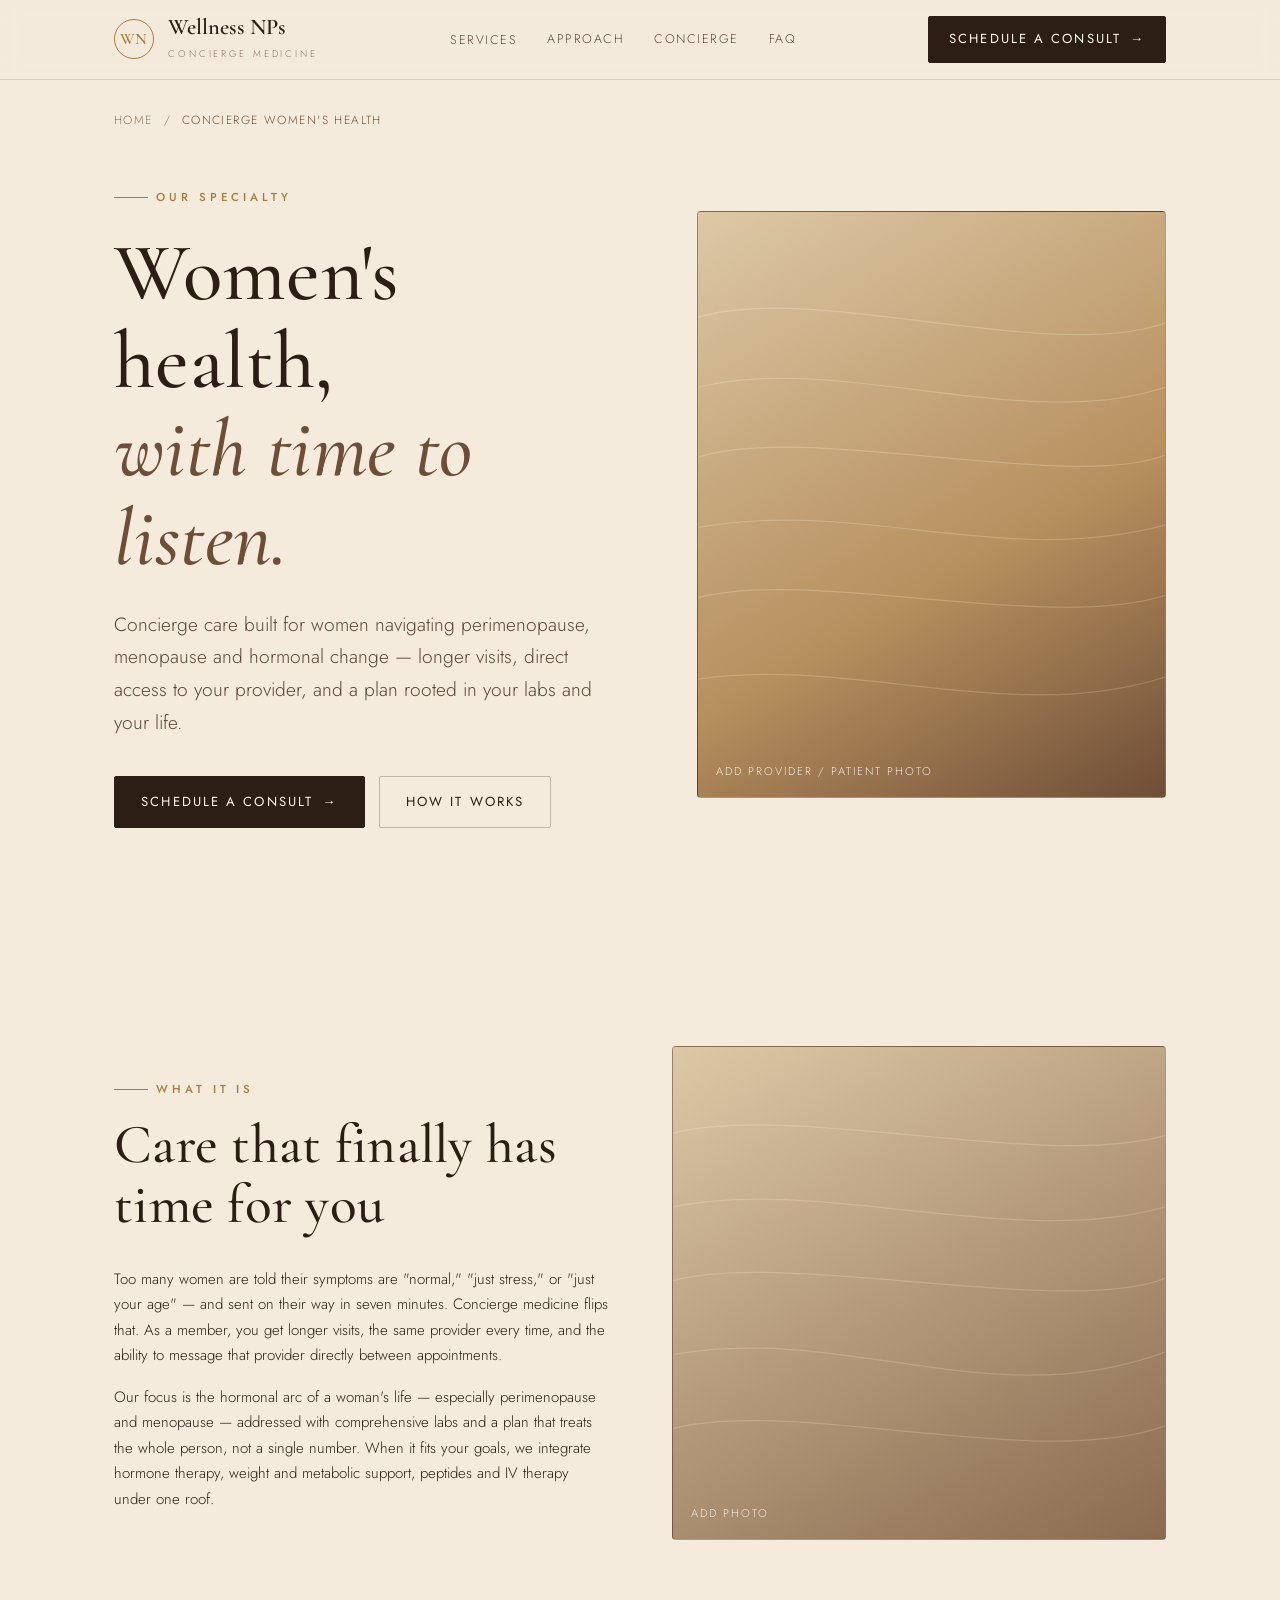
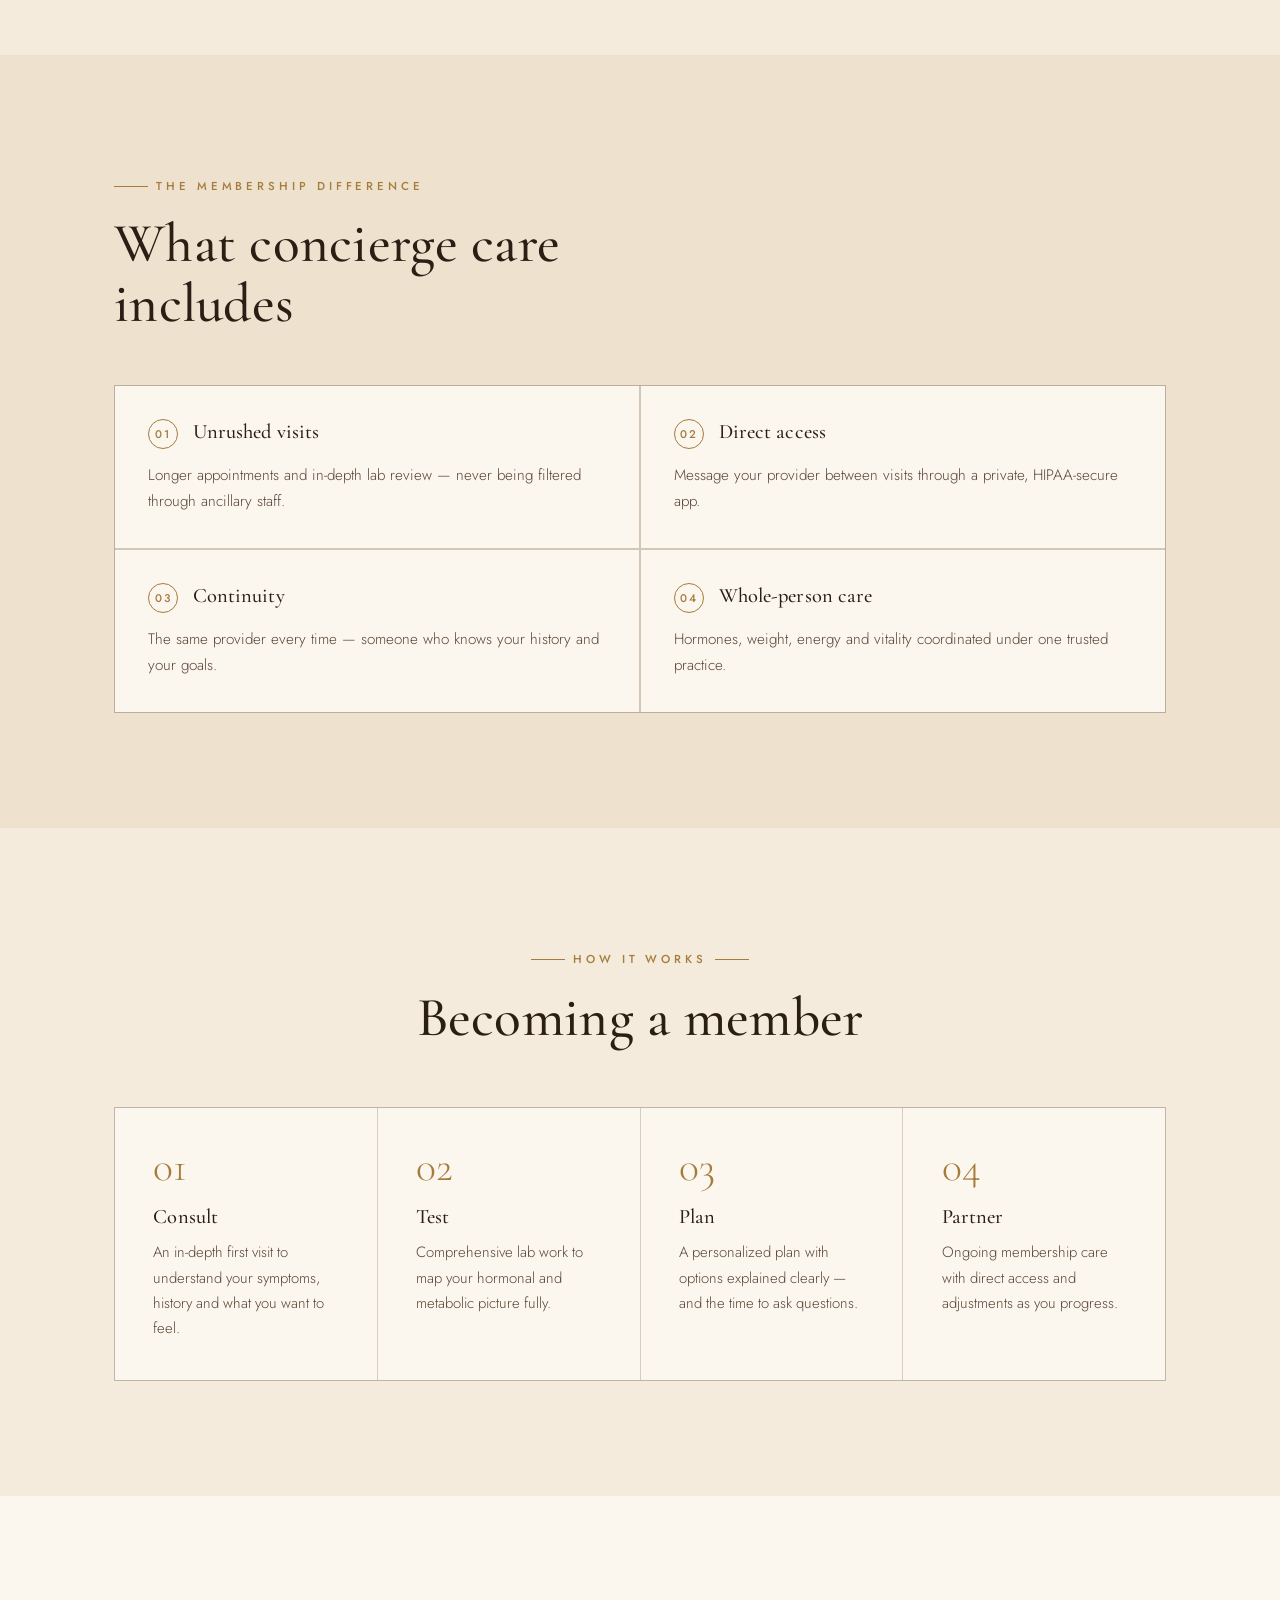
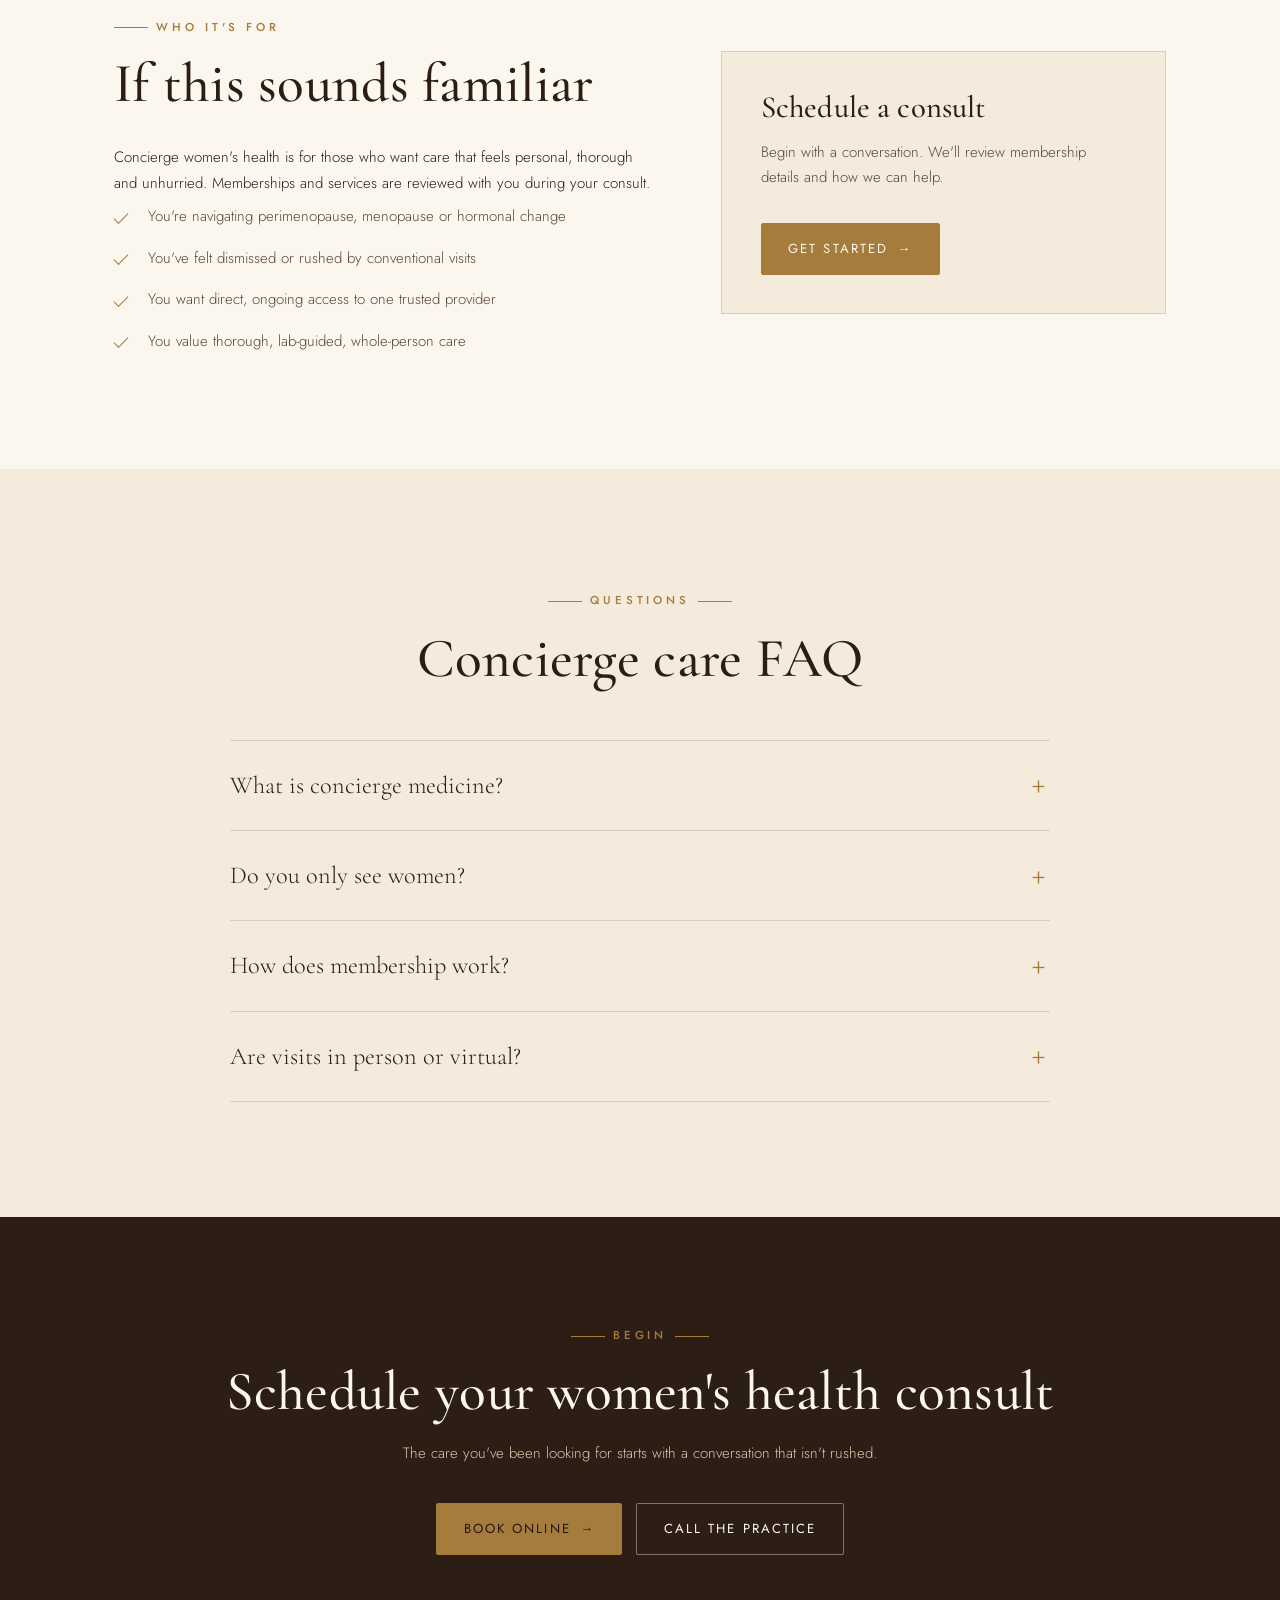
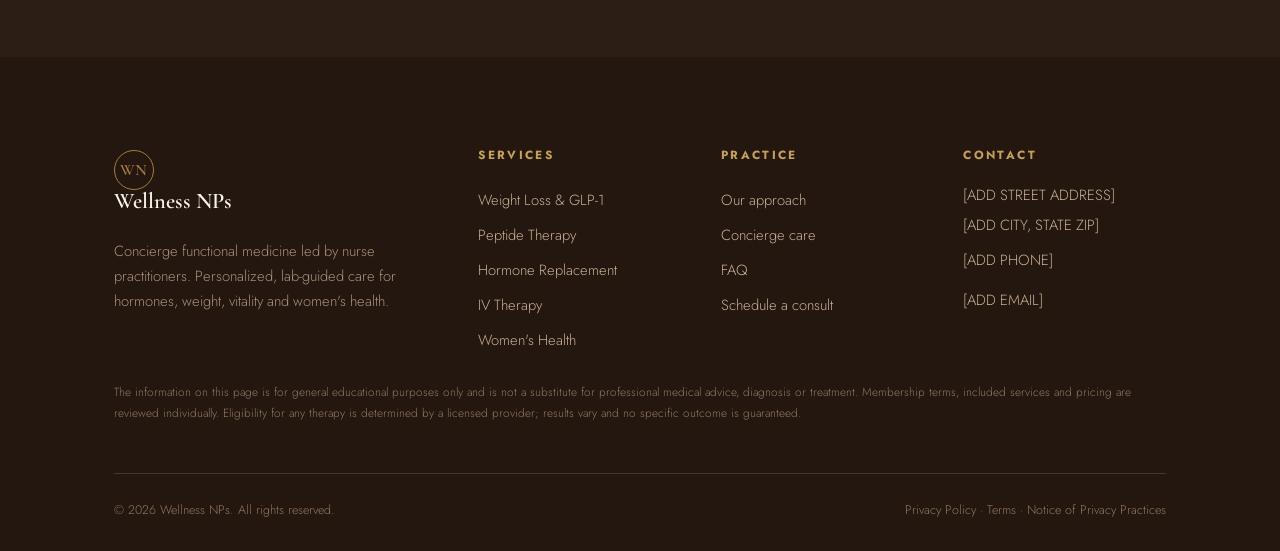
==== concierge-womens-health.html @ d8ab4ab7 "Add files via upload" ====
<!DOCTYPE html>
<html lang="en">
<head>
<meta charset="UTF-8" />
<meta name="viewport" content="width=device-width, initial-scale=1.0" />

<title>Concierge Medicine for Women's Health | Perimenopause &amp; Menopause | Wellness NPs</title>
<meta name="description" content="Concierge medicine specializing in women's health — perimenopause, menopause and hormonal change — with longer visits, direct provider access and lab-guided, personalized care. Schedule a consult." />
<meta name="keywords" content="concierge medicine, women's health, perimenopause, menopause, hormonal health, concierge women's health, female hormone care, nurse practitioner women's health, membership medicine" />
<link rel="canonical" href="https://www.wellnessnps.com/concierge-womens-health.html" />
<meta property="og:type" content="article" />
<meta property="og:title" content="Concierge Women's Health | Wellness NPs" />
<meta property="og:description" content="Concierge medicine specializing in women's health — perimenopause, menopause and hormonal change, with time and access." />
<meta property="og:url" content="https://www.wellnessnps.com/concierge-womens-health.html" />

<link rel="preconnect" href="https://fonts.googleapis.com" />
<link rel="preconnect" href="https://fonts.gstatic.com" crossorigin />
<link href="https://fonts.googleapis.com/css2?family=Cormorant+Garamond:ital,wght@0,400;0,500;0,600;1,400;1,500&family=Jost:wght@300;400;500;600&display=swap" rel="stylesheet" />
<link rel="stylesheet" href="styles.css" />

<script type="application/ld+json">
{"@context":"https://schema.org","@type":"MedicalBusiness","name":"Wellness NPs — Concierge Women's Health","description":"Concierge medicine specializing in women's health, including perimenopause and menopause, with longer visits and direct provider access.","url":"https://www.wellnessnps.com/concierge-womens-health.html","medicalSpecialty":"Gynecologic","provider":{"@type":"MedicalClinic","name":"Wellness NPs"}}
</script>
<script type="application/ld+json">
{"@context":"https://schema.org","@type":"BreadcrumbList","itemListElement":[
{"@type":"ListItem","position":1,"name":"Home","item":"https://www.wellnessnps.com/"},
{"@type":"ListItem","position":2,"name":"Concierge Women's Health","item":"https://www.wellnessnps.com/concierge-womens-health.html"}]}
</script>
<script type="application/ld+json">
{"@context":"https://schema.org","@type":"FAQPage","mainEntity":[
{"@type":"Question","name":"What is concierge medicine?","acceptedAnswer":{"@type":"Answer","text":"Concierge medicine is a membership-based model offering longer, unrushed visits, the same provider each time, and direct access between appointments."}},
{"@type":"Question","name":"Do you specialize in women's health?","acceptedAnswer":{"@type":"Answer","text":"Yes. Women's health is our specialty, with particular focus on perimenopause, menopause and hormonal change, supported by comprehensive lab work."}}]}
</script>
</head>
<body>

<header class="site-header">
  <div class="container nav">
    <a class="brand" href="index.html" aria-label="Wellness NPs home"><span class="seal">WN</span><span><span class="brand-name">Wellness NPs</span><span class="brand-sub">Concierge Medicine</span></span></a>
    <nav class="nav-links" aria-label="Primary">
      <div class="has-sub"><a href="index.html#services" aria-haspopup="true">Services</a>
        <div class="submenu" role="menu">
          <a href="weight-loss.html">Weight Loss &amp; GLP-1</a>
          <a href="peptides.html">Peptide Therapy</a>
          <a href="hormone-replacement.html">Hormone Replacement</a>
          <a href="iv-therapy.html">IV Therapy</a>
          <a href="concierge-womens-health.html" aria-current="page">Concierge Women's Health</a>
        </div></div>
      <a href="index.html#approach">Approach</a><a href="index.html#concierge">Concierge</a><a href="index.html#faq">FAQ</a>
    </nav>
    <div class="nav-cta"><a class="btn" href="#consult">Schedule a consult <span class="arrow">&rarr;</span></a>
      <button class="nav-toggle" aria-label="Menu" aria-expanded="false"><span></span><span></span><span></span></button></div>
  </div>
</header>

<main>

<section class="hero">
  <div class="container"><nav class="crumb" aria-label="Breadcrumb"><a href="index.html">Home</a> &nbsp;/&nbsp; <span>Concierge Women's Health</span></nav></div>
  <div class="container hero-inner" style="padding-top:clamp(28px,4vw,52px)">
    <div class="reveal">
      <span class="eyebrow">Our Specialty</span>
      <h1>Women's health,<br><span class="serif-accent">with time to listen.</span></h1>
      <p class="lede">Concierge care built for women navigating perimenopause, menopause and hormonal change — longer visits, direct access to your provider, and a plan rooted in your labs and your life.</p>
      <div class="btn-row"><a class="btn" href="#consult">Schedule a consult <span class="arrow">&rarr;</span></a><a class="btn btn--ghost" href="#how">How it works</a></div>
    </div>
    <div class="hero-figure reveal" aria-hidden="true">
      <svg class="contour" viewBox="0 0 400 500" preserveAspectRatio="none"><g fill="none" stroke="#FBF6EE" stroke-width="1">
        <path d="M0 90 C100 60 300 130 400 95"/><path d="M0 150 C120 120 280 190 400 150"/><path d="M0 210 C90 180 320 240 400 208"/>
        <path d="M0 270 C140 245 260 305 400 268"/><path d="M0 330 C100 305 300 360 400 328"/><path d="M0 400 C130 380 270 440 400 398"/></g></svg>
      <span class="ph-label">Add provider / patient photo</span>
    </div>
  </div>
</section>

<section class="section">
  <div class="container split">
    <div class="reveal">
      <span class="eyebrow">What it is</span>
      <h2 class="mt-1">Care that finally has time for you</h2>
      <p class="mt-2">Too many women are told their symptoms are "normal," "just stress," or "just your age" — and sent on their way in seven minutes. Concierge medicine flips that. As a member, you get longer visits, the same provider every time, and the ability to message that provider directly between appointments.</p>
      <p class="mt-1">Our focus is the hormonal arc of a woman's life — especially perimenopause and menopause — addressed with comprehensive labs and a plan that treats the whole person, not a single number. When it fits your goals, we integrate hormone therapy, weight and metabolic support, peptides and IV therapy under one roof.</p>
    </div>
    <div class="figure reveal" aria-hidden="true">
      <svg class="contour" viewBox="0 0 400 400" preserveAspectRatio="none"><g fill="none" stroke="#FBF6EE" stroke-width="1">
        <path d="M0 70 C100 45 300 100 400 72"/><path d="M0 130 C120 105 280 165 400 130"/><path d="M0 190 C90 165 320 220 400 188"/>
        <path d="M0 250 C140 225 260 300 400 248"/><path d="M0 310 C100 285 300 345 400 308"/></g></svg>
      <span class="ph-label">Add photo</span>
    </div>
  </div>
</section>

<section class="section bg-cream2">
  <div class="container">
    <div class="sec-head reveal"><span class="eyebrow">The membership difference</span><h2>What concierge care includes</h2></div>
    <div class="benefits">
      <div class="benefit reveal"><h4><span class="b-no">01</span>Unrushed visits</h4><p>Longer appointments and in-depth lab review — never being filtered through ancillary staff.</p></div>
      <div class="benefit reveal"><h4><span class="b-no">02</span>Direct access</h4><p>Message your provider between visits through a private, HIPAA-secure app.</p></div>
      <div class="benefit reveal"><h4><span class="b-no">03</span>Continuity</h4><p>The same provider every time — someone who knows your history and your goals.</p></div>
      <div class="benefit reveal"><h4><span class="b-no">04</span>Whole-person care</h4><p>Hormones, weight, energy and vitality coordinated under one trusted practice.</p></div>
    </div>
  </div>
</section>

<section class="section" id="how">
  <div class="container">
    <div class="sec-head center reveal"><span class="eyebrow center">How it works</span><h2>Becoming a member</h2></div>
    <div class="steps">
      <div class="step reveal"><div class="s-no">01</div><h4>Consult</h4><p>An in-depth first visit to understand your symptoms, history and what you want to feel.</p></div>
      <div class="step reveal"><div class="s-no">02</div><h4>Test</h4><p>Comprehensive lab work to map your hormonal and metabolic picture fully.</p></div>
      <div class="step reveal"><div class="s-no">03</div><h4>Plan</h4><p>A personalized plan with options explained clearly — and the time to ask questions.</p></div>
      <div class="step reveal"><div class="s-no">04</div><h4>Partner</h4><p>Ongoing membership care with direct access and adjustments as you progress.</p></div>
    </div>
  </div>
</section>

<section class="section bg-ivory">
  <div class="container split split--narrow">
    <div class="reveal">
      <span class="eyebrow">Who it's for</span>
      <h2 class="mt-1">If this sounds familiar</h2>
      <p class="mt-2">Concierge women's health is for those who want care that feels personal, thorough and unhurried. Memberships and services are reviewed with you during your consult.</p>
      <ul class="checks mt-2">
        <li>You're navigating perimenopause, menopause or hormonal change</li>
        <li>You've felt dismissed or rushed by conventional visits</li>
        <li>You want direct, ongoing access to one trusted provider</li>
        <li>You value thorough, lab-guided, whole-person care</li>
      </ul>
    </div>
    <div class="reveal" style="border:1px solid var(--line);background:var(--cream);padding:clamp(28px,3vw,44px)">
      <h3>Schedule a consult</h3>
      <p class="mt-1" style="color:var(--text-soft)">Begin with a conversation. We'll review membership details and how we can help.</p>
      <div class="btn-row mt-2"><a class="btn btn--gold" href="#consult">Get started <span class="arrow">&rarr;</span></a></div>
    </div>
  </div>
</section>

<section class="section">
  <div class="container">
    <div class="sec-head center reveal"><span class="eyebrow center">Questions</span><h2>Concierge care FAQ</h2></div>
    <div class="faq reveal">
      <details><summary>What is concierge medicine?</summary><div class="ans">A membership-based model offering longer, unrushed visits, the same provider each time, and direct access between appointments — care designed around you.</div></details>
      <details><summary>Do you only see women?</summary><div class="ans">Women's health is our specialty, with deep focus on perimenopause and menopause. We also care for men seeking hormone and wellness support.</div></details>
      <details><summary>How does membership work?</summary><div class="ans">We'll review membership options, what's included and pricing during your consultation, so you can choose what fits your needs.</div></details>
      <details><summary>Are visits in person or virtual?</summary><div class="ans">Both. Many visits can be virtual, with in-person options available. We'll confirm what's appropriate and which states we're licensed to treat in.</div></details>
    </div>
  </div>
</section>

<section class="consult" id="consult">
  <div class="container"><div class="reveal">
    <span class="eyebrow center">Begin</span>
    <h2 class="mt-1">Schedule your women's health consult</h2>
    <p class="measure">The care you've been looking for starts with a conversation that isn't rushed.</p>
    <div class="btn-row">
      <a class="btn btn--onDark" href="[ADD BOOKING LINK]">Book online <span class="arrow">&rarr;</span></a>
      <a class="btn btn--ghost" style="--fg:var(--ivory);--bd:rgba(251,246,238,.4)" href="tel:[ADD PHONE]">Call the practice</a>
    </div>
  </div></div>
</section>

</main>

<footer class="site-footer">
  <div class="container">
    <div class="footer-grid">
      <div class="footer-about"><a class="brand" href="index.html"><span class="seal">WN</span><span class="brand-name">Wellness NPs</span></a>
        <p>Concierge functional medicine led by nurse practitioners. Personalized, lab-guided care for hormones, weight, vitality and women's health.</p></div>
      <div><h5>Services</h5><a href="weight-loss.html">Weight Loss &amp; GLP-1</a><a href="peptides.html">Peptide Therapy</a>
        <a href="hormone-replacement.html">Hormone Replacement</a><a href="iv-therapy.html">IV Therapy</a><a href="concierge-womens-health.html">Women's Health</a></div>
      <div><h5>Practice</h5><a href="index.html#approach">Our approach</a><a href="index.html#concierge">Concierge care</a>
        <a href="index.html#faq">FAQ</a><a href="#consult">Schedule a consult</a></div>
      <div class="footer-contact"><h5>Contact</h5><p>[ADD STREET ADDRESS]</p><p>[ADD CITY, STATE ZIP]</p>
        <p><a href="tel:[ADD PHONE]">[ADD PHONE]</a></p><p><a href="mailto:[ADD EMAIL]">[ADD EMAIL]</a></p></div>
    </div>
    <p class="disclaimer">The information on this page is for general educational purposes only and is not a substitute for professional medical advice, diagnosis or treatment. Membership terms, included services and pricing are reviewed individually. Eligibility for any therapy is determined by a licensed provider; results vary and no specific outcome is guaranteed.</p>
    <div class="footer-bottom"><span>&copy; <span id="yr">2026</span> Wellness NPs. All rights reserved.</span><span>Privacy Policy &middot; Terms &middot; Notice of Privacy Practices</span></div>
  </div>
</footer>

<script src="main.js"></script>
</body>
</html>
---- styles.css ----
/* =========================================================
   Wellness NPs — shared design system
   Direction: "Quiet Luxury" — cream + layered browns + brushed gold
   Display: Cormorant Garamond | Body: Jost
   ========================================================= */

:root{
  /* palette */
  --cream:#F4EBDC;
  --cream-2:#EEE2CF;
  --ivory:#FBF6EE;
  --espresso:#2C1E15;
  --coffee:#43301F;
  --walnut:#6F4E37;
  --mocha:#8A6B4F;
  --camel:#B68F5E;
  --sand:#DDC8A6;
  --gold:#A67C3D;
  --gold-soft:#C5A05B;

  --text:#2C1E15;
  --text-soft:#5A4636;
  --text-muted:#8A745F;
  --line:rgba(44,30,21,0.14);
  --line-strong:rgba(44,30,21,0.26);

  /* type */
  --font-display:"Cormorant Garamond", Georgia, serif;
  --font-body:"Jost", "Helvetica Neue", Arial, sans-serif;

  /* layout */
  --container:1180px;
  --gutter:clamp(20px,5vw,64px);
  --radius:2px;            /* sharp, editorial luxury — almost no rounding */
  --radius-img:4px;

  --section-y:clamp(64px,9vw,140px);
}

/* ---------- reset / base ---------- */
*,*::before,*::after{box-sizing:border-box;margin:0;padding:0}
html{scroll-behavior:smooth;-webkit-text-size-adjust:100%}
@media (prefers-reduced-motion:reduce){html{scroll-behavior:auto}}

body{
  font-family:var(--font-body);
  background:var(--cream);
  color:var(--text);
  font-weight:300;
  font-size:clamp(15px,1.05vw,17px);
  line-height:1.7;
  -webkit-font-smoothing:antialiased;
  text-rendering:optimizeLegibility;
  overflow-x:hidden;
}

img{max-width:100%;display:block}
a{color:inherit;text-decoration:none}
ul{list-style:none}

::selection{background:var(--gold);color:var(--ivory)}

:focus-visible{
  outline:2px solid var(--gold);
  outline-offset:3px;
}

/* ---------- typography ---------- */
h1,h2,h3,h4{font-family:var(--font-display);font-weight:500;line-height:1.08;color:var(--espresso);letter-spacing:.005em}
h1{font-size:clamp(2.6rem,6.4vw,5.1rem);font-weight:500}
h2{font-size:clamp(2rem,4.4vw,3.45rem)}
h3{font-size:clamp(1.45rem,2.4vw,1.95rem)}
h4{font-size:clamp(1.15rem,1.6vw,1.35rem)}
p{max-width:62ch}

.eyebrow{
  font-family:var(--font-body);
  font-weight:500;
  font-size:.72rem;
  letter-spacing:.34em;
  text-transform:uppercase;
  color:var(--gold);
  display:inline-flex;
  align-items:center;
  gap:.7em;
}
.eyebrow::before{
  content:"";
  width:34px;height:1px;background:var(--gold);
  display:inline-block;
}
.eyebrow.center{justify-content:center}
.eyebrow.center::after{content:"";width:34px;height:1px;background:var(--gold);display:inline-block}

.lede{font-size:clamp(1.1rem,1.5vw,1.3rem);color:var(--text-soft);font-weight:300}
.serif-accent{font-family:var(--font-display);font-style:italic;color:var(--walnut)}

/* ---------- layout helpers ---------- */
.container{width:100%;max-width:var(--container);margin:0 auto;padding-inline:var(--gutter)}
.section{padding-block:var(--section-y)}
.section--tight{padding-block:clamp(48px,6vw,86px)}
.bg-cream2{background:var(--cream-2)}
.bg-ivory{background:var(--ivory)}
.bg-dark{background:var(--espresso);color:var(--sand)}
.bg-dark h1,.bg-dark h2,.bg-dark h3,.bg-dark h4{color:var(--ivory)}
.bg-dark p{color:#D9C7AE}

.center{text-align:center}
.mx-auto{margin-inline:auto}
.measure{max-width:60ch}
.measure-wide{max-width:74ch}
.mt-1{margin-top:1rem}.mt-2{margin-top:2rem}.mt-3{margin-top:2.8rem}

/* hairline divider with center node — recurring signature */
.rule{display:flex;align-items:center;justify-content:center;gap:14px;margin:0 auto}
.rule::before,.rule::after{content:"";height:1px;width:64px;background:var(--line-strong)}
.rule .node{width:6px;height:6px;border:1px solid var(--gold);transform:rotate(45deg)}

/* monogram seal */
.seal{
  width:46px;height:46px;border:1px solid var(--gold);
  display:grid;place-items:center;border-radius:50%;
  font-family:var(--font-display);font-size:1.15rem;font-weight:600;
  color:var(--gold);letter-spacing:.02em;flex:none;
}

/* ---------- buttons ---------- */
.btn{
  --bg:var(--espresso);--fg:var(--ivory);--bd:var(--espresso);
  display:inline-flex;align-items:center;gap:.7em;
  font-family:var(--font-body);font-weight:400;
  font-size:.82rem;letter-spacing:.16em;text-transform:uppercase;
  padding:1.05em 2em;background:var(--bg);color:var(--fg);
  border:1px solid var(--bd);border-radius:var(--radius);
  cursor:pointer;transition:background .35s ease,color .35s ease,transform .35s ease,border-color .35s ease;
}
.btn:hover{background:var(--walnut);border-color:var(--walnut);transform:translateY(-2px)}
.btn .arrow{transition:transform .35s ease}
.btn:hover .arrow{transform:translateX(4px)}
.btn--ghost{--bg:transparent;--fg:var(--espresso);--bd:var(--line-strong)}
.btn--ghost:hover{--fg:var(--ivory);background:var(--walnut);border-color:var(--walnut)}
.btn--gold{--bg:var(--gold);--fg:var(--ivory);--bd:var(--gold)}
.btn--gold:hover{--bg:var(--gold-soft);border-color:var(--gold-soft)}
.btn--onDark{--bg:var(--gold);--fg:#241710;--bd:var(--gold)}
.btn--onDark:hover{--bg:var(--ivory);--fg:var(--espresso);border-color:var(--ivory)}
.btn-row{display:flex;flex-wrap:wrap;gap:14px}

/* text link */
.tlink{display:inline-flex;align-items:center;gap:.5em;color:var(--walnut);
  font-size:.82rem;letter-spacing:.14em;text-transform:uppercase;
  border-bottom:1px solid var(--line-strong);padding-bottom:3px;transition:color .3s,border-color .3s}
.tlink:hover{color:var(--gold);border-color:var(--gold)}

/* ---------- header / nav ---------- */
.site-header{
  position:sticky;top:0;z-index:60;
  background:rgba(244,235,220,.86);
  backdrop-filter:blur(10px);
  border-bottom:1px solid var(--line);
  transition:background .3s;
}
.nav{display:flex;align-items:center;justify-content:space-between;gap:24px;padding-block:16px}
.brand{display:flex;align-items:center;gap:14px}
.brand .seal{width:40px;height:40px;font-size:1rem}
.brand-name{font-family:var(--font-display);font-size:1.4rem;font-weight:600;color:var(--espresso);line-height:1}
.brand-sub{display:block;font-family:var(--font-body);font-size:.6rem;letter-spacing:.3em;
  text-transform:uppercase;color:var(--text-muted);margin-top:3px}
.nav-links{display:flex;align-items:center;gap:30px}
.nav-links a{font-size:.78rem;letter-spacing:.12em;text-transform:uppercase;color:var(--text-soft);
  position:relative;padding-block:6px;transition:color .3s}
.nav-links a:hover,.nav-links a[aria-current="page"]{color:var(--espresso)}
.nav-links a::after{content:"";position:absolute;left:0;bottom:0;height:1px;width:0;background:var(--gold);transition:width .35s}
.nav-links a:hover::after,.nav-links a[aria-current="page"]::after{width:100%}
.nav-cta{display:flex;align-items:center;gap:16px}
.nav-cta .btn{padding:.85em 1.5em}

/* dropdown */
.has-sub{position:relative}
.submenu{
  position:absolute;top:calc(100% + 12px);left:50%;transform:translateX(-50%) translateY(8px);
  background:var(--ivory);border:1px solid var(--line);min-width:248px;
  padding:10px;opacity:0;visibility:hidden;transition:opacity .28s,transform .28s;
  box-shadow:0 24px 50px -28px rgba(44,30,21,.5);
}
.has-sub:hover .submenu,.has-sub:focus-within .submenu{opacity:1;visibility:visible;transform:translateX(-50%) translateY(0)}
.submenu a{display:block;padding:11px 14px;text-transform:none;letter-spacing:.02em;font-size:.92rem;color:var(--text-soft)}
.submenu a:hover{background:var(--cream-2);color:var(--espresso)}
.submenu a::after{display:none}

.nav-toggle{display:none;background:none;border:1px solid var(--line-strong);width:46px;height:46px;
  cursor:pointer;flex-direction:column;gap:5px;align-items:center;justify-content:center;border-radius:var(--radius)}
.nav-toggle span{width:20px;height:1.5px;background:var(--espresso);transition:.3s}

/* ---------- hero ---------- */
.hero{position:relative;overflow:hidden;background:var(--cream)}
.hero-inner{display:grid;grid-template-columns:1.05fr .95fr;gap:clamp(32px,5vw,72px);align-items:center;
  padding-block:clamp(56px,8vw,118px)}
.hero h1{margin-top:22px}
.hero .lede{margin-top:26px;max-width:46ch}
.hero .btn-row{margin-top:38px}
.hero-trust{margin-top:34px;display:flex;flex-wrap:wrap;gap:10px 26px;align-items:center;
  font-size:.78rem;letter-spacing:.1em;text-transform:uppercase;color:var(--text-muted)}
.hero-trust span{display:inline-flex;align-items:center;gap:.6em}
.hero-trust .node{width:5px;height:5px;background:var(--gold);transform:rotate(45deg)}

/* hero visual: framed image placeholder + contour signature */
.hero-figure{position:relative;aspect-ratio:4/5;border:1px solid var(--line-strong);
  background:linear-gradient(150deg,var(--sand),var(--camel) 60%,var(--walnut));
  border-radius:var(--radius-img);overflow:hidden}
.hero-figure .contour{position:absolute;inset:0;opacity:.5;mix-blend-mode:soft-light}
.hero-figure .ph-label{position:absolute;left:18px;bottom:16px;color:rgba(251,246,238,.92);
  font-size:.7rem;letter-spacing:.18em;text-transform:uppercase}
.hero-figure .seal-badge{position:absolute;top:18px;right:18px;width:62px;height:62px;border:1px solid rgba(251,246,238,.7);
  border-radius:50%;display:grid;place-items:center;color:var(--ivory);font-family:var(--font-display);
  font-size:.62rem;letter-spacing:.16em;text-transform:uppercase;text-align:center;line-height:1.25;background:rgba(44,30,21,.16)}

/* ambient contour texture for full sections */
.contour-bg{position:absolute;inset:0;pointer-events:none;opacity:.06}

/* ---------- trust band ---------- */
.trust-band{border-block:1px solid var(--line);background:var(--ivory)}
.trust-band .container{display:flex;flex-wrap:wrap;justify-content:space-between;gap:28px;padding-block:34px}
.trust-item{flex:1 1 200px}
.trust-item .num{font-family:var(--font-display);font-size:clamp(2.2rem,3.6vw,3rem);color:var(--walnut);line-height:1}
.trust-item .lab{font-size:.76rem;letter-spacing:.16em;text-transform:uppercase;color:var(--text-muted);margin-top:8px}

/* ---------- section headers ---------- */
.sec-head{max-width:64ch}
.sec-head.center{margin-inline:auto;text-align:center}
.sec-head h2{margin-top:18px}
.sec-head p{margin-top:18px}
.sec-head.center p{margin-inline:auto}

/* ---------- service grid ---------- */
.svc-grid{display:grid;grid-template-columns:repeat(3,1fr);gap:1px;background:var(--line);
  border:1px solid var(--line);margin-top:clamp(40px,5vw,64px)}
.svc-card{background:var(--ivory);padding:clamp(28px,3vw,42px);display:flex;flex-direction:column;
  min-height:300px;transition:background .4s ease}
.svc-card:hover{background:var(--cream)}
.svc-card .idx{font-family:var(--font-display);font-size:1rem;color:var(--gold);letter-spacing:.1em}
.svc-card h3{margin-top:auto;padding-top:30px}
.svc-card p{font-size:.96rem;color:var(--text-soft);margin-top:14px;flex:0}
.svc-card .tlink{margin-top:24px;align-self:flex-start}

/* feature/benefit list */
.benefits{display:grid;grid-template-columns:repeat(2,1fr);gap:2px;background:var(--line);
  border:1px solid var(--line);margin-top:clamp(36px,4vw,56px)}
.benefit{background:var(--ivory);padding:clamp(24px,2.6vw,36px)}
.benefit h4{display:flex;align-items:baseline;gap:.7em}
.benefit h4 .b-no{font-family:var(--font-body);font-size:.7rem;letter-spacing:.2em;color:var(--gold);
  border:1px solid var(--gold);width:30px;height:30px;display:inline-grid;place-items:center;border-radius:50%;flex:none}
.benefit p{font-size:.95rem;color:var(--text-soft);margin-top:14px}

/* check list */
.checks{display:grid;gap:16px;margin-top:8px}
.checks li{position:relative;padding-left:34px;color:var(--text-soft)}
.checks li::before{content:"";position:absolute;left:0;top:.55em;width:14px;height:7px;
  border-left:1.5px solid var(--gold);border-bottom:1.5px solid var(--gold);transform:rotate(-45deg)}
.checks li strong{color:var(--espresso);font-weight:500}

/* split: text + visual */
.split{display:grid;grid-template-columns:1fr 1fr;gap:clamp(36px,5vw,80px);align-items:center}
.split--narrow{grid-template-columns:1.1fr .9fr}
.figure{aspect-ratio:1/1;border:1px solid var(--line-strong);border-radius:var(--radius-img);
  background:linear-gradient(150deg,var(--sand),var(--mocha));position:relative;overflow:hidden}
.figure .ph-label{position:absolute;left:18px;bottom:16px;color:rgba(251,246,238,.92);
  font-size:.7rem;letter-spacing:.18em;text-transform:uppercase}
.figure .contour{position:absolute;inset:0;opacity:.45;mix-blend-mode:soft-light}

/* ---------- process steps ---------- */
.steps{display:grid;grid-template-columns:repeat(4,1fr);gap:1px;background:var(--line);
  border:1px solid var(--line);margin-top:clamp(40px,5vw,60px)}
.step{background:var(--ivory);padding:clamp(26px,3vw,40px)}
.step .s-no{font-family:var(--font-display);font-size:2.6rem;color:var(--gold);line-height:1}
.step h4{margin-top:18px}
.step p{font-size:.93rem;color:var(--text-soft);margin-top:12px}

/* ---------- testimonial ---------- */
.quote{max-width:50ch;margin-inline:auto;text-align:center}
.quote blockquote{font-family:var(--font-display);font-size:clamp(1.5rem,3vw,2.3rem);
  font-style:italic;line-height:1.32;color:var(--ivory)}
.quote .who{margin-top:28px;font-size:.78rem;letter-spacing:.2em;text-transform:uppercase;color:var(--gold)}

/* ---------- FAQ ---------- */
.faq{max-width:820px;margin:clamp(36px,4vw,52px) auto 0;border-top:1px solid var(--line)}
.faq details{border-bottom:1px solid var(--line)}
.faq summary{cursor:pointer;list-style:none;padding:24px 44px 24px 0;position:relative;
  font-family:var(--font-display);font-size:clamp(1.2rem,1.9vw,1.55rem);color:var(--espresso)}
.faq summary::-webkit-details-marker{display:none}
.faq summary::after{content:"+";position:absolute;right:4px;top:50%;transform:translateY(-50%);
  font-family:var(--font-body);font-weight:300;font-size:1.6rem;color:var(--gold);transition:transform .3s}
.faq details[open] summary::after{transform:translateY(-50%) rotate(45deg)}
.faq .ans{padding:0 44px 26px 0;color:var(--text-soft);max-width:70ch}

/* ---------- consult CTA band ---------- */
.consult{position:relative;overflow:hidden;background:var(--espresso);color:var(--sand)}
.consult .container{position:relative;text-align:center;padding-block:clamp(60px,8vw,110px)}
.consult h2{color:var(--ivory)}
.consult p{color:#D9C7AE;margin:20px auto 0}
.consult .btn-row{justify-content:center;margin-top:36px}

/* ---------- footer ---------- */
.site-footer{background:#241710;color:#C6B095;padding-block:clamp(56px,7vw,88px) 30px}
.footer-grid{display:grid;grid-template-columns:1.6fr 1fr 1fr 1fr;gap:40px}
.site-footer .brand-name{color:var(--ivory)}
.site-footer h5{font-family:var(--font-body);font-size:.74rem;letter-spacing:.2em;text-transform:uppercase;
  color:var(--gold-soft);margin-bottom:18px}
.site-footer a{color:#C6B095;font-size:.92rem;display:block;padding:5px 0;transition:color .3s}
.site-footer a:hover{color:var(--ivory)}
.footer-about p{color:#A8917A;font-size:.92rem;margin-top:18px;max-width:38ch}
.footer-contact p{color:#C6B095;font-size:.92rem;margin:5px 0}
.footer-bottom{border-top:1px solid rgba(198,176,149,.2);margin-top:50px;padding-top:26px;
  display:flex;flex-wrap:wrap;justify-content:space-between;gap:16px;font-size:.78rem;color:#8E7860}
.disclaimer{font-size:.74rem;line-height:1.7;color:#8E7860;margin-top:24px;max-width:none}

/* ---------- breadcrumb ---------- */
.crumb{font-size:.74rem;letter-spacing:.12em;text-transform:uppercase;color:var(--text-muted);
  padding-top:30px}
.crumb a:hover{color:var(--walnut)}
.crumb span{color:var(--walnut)}

/* ---------- reveal animation ---------- */
.reveal{opacity:0;transform:translateY(22px);transition:opacity .9s cubic-bezier(.2,.7,.2,1),transform .9s cubic-bezier(.2,.7,.2,1)}
.reveal.in{opacity:1;transform:none}
@media (prefers-reduced-motion:reduce){
  .reveal{opacity:1;transform:none;transition:none}
  .btn,.btn .arrow,.svc-card,.nav-links a::after{transition:none}
}

/* ---------- responsive ---------- */
@media (max-width:1024px){
  .svc-grid{grid-template-columns:repeat(2,1fr)}
  .steps{grid-template-columns:repeat(2,1fr)}
  .footer-grid{grid-template-columns:1fr 1fr}
}
@media (max-width:820px){
  .nav-links,.nav-cta .btn{display:none}
  .nav-toggle{display:flex}
  .nav-links.open{display:flex;position:absolute;top:100%;left:0;right:0;flex-direction:column;
    align-items:flex-start;gap:0;background:var(--ivory);border-bottom:1px solid var(--line);
    padding:10px var(--gutter) 24px}
  .nav-links.open a{padding:14px 0;width:100%;border-bottom:1px solid var(--line)}
  .nav-links.open .submenu{position:static;transform:none;opacity:1;visibility:visible;box-shadow:none;
    border:none;padding:0 0 0 16px;min-width:0}
  .nav-links.open .has-sub > a::after{display:none}
  .hero-inner{grid-template-columns:1fr;gap:40px}
  .hero-figure{aspect-ratio:5/4;order:-1}
  .split,.split--narrow{grid-template-columns:1fr;gap:36px}
  .benefits{grid-template-columns:1fr}
}
@media (max-width:560px){
  .svc-grid{grid-template-columns:1fr}
  .steps{grid-template-columns:1fr}
  .footer-grid{grid-template-columns:1fr}
  .trust-band .container{gap:22px}
  .trust-item{flex:1 1 40%}
}

/* =========================================================
   Additions — "boutique" inspiration layer
   (star ratings, trust marquee, photo cluster, statements,
    team cards, testimonial cards, awards band)
   ========================================================= */

/* star rating */
.stars{display:inline-flex;gap:3px;line-height:0}
.stars svg{width:17px;height:17px;display:block}
.stars svg path{fill:var(--gold)}
.rating{display:flex;align-items:center;gap:14px;margin-top:32px;flex-wrap:wrap}
.rating .rtext{font-size:.78rem;letter-spacing:.12em;text-transform:uppercase;color:var(--text-muted)}

/* trust marquee */
.marquee{overflow:hidden;border-block:1px solid var(--line);background:var(--ivory);padding-block:20px}
.marquee-track{display:flex;width:max-content;animation:scroll-x 42s linear infinite}
.marquee:hover .marquee-track{animation-play-state:paused}
.marquee-item{display:inline-flex;align-items:center;white-space:nowrap;padding-inline:30px;
  font-size:.78rem;letter-spacing:.22em;text-transform:uppercase;color:var(--walnut)}
.marquee-item::before{content:"";width:5px;height:5px;background:var(--gold);transform:rotate(45deg);margin-right:30px}
@keyframes scroll-x{to{transform:translateX(-50%)}}
@media (prefers-reduced-motion:reduce){.marquee-track{animation:none}}

/* editorial photo cluster */
.cluster{display:grid;grid-template-columns:1.12fr .88fr;grid-template-rows:auto auto;gap:16px}
.cluster .ph{border:1px solid var(--line-strong);border-radius:var(--radius-img);overflow:hidden;position:relative;
  background:linear-gradient(150deg,var(--sand),var(--mocha))}
.cluster .ph .ph-label{position:absolute;left:14px;bottom:11px;color:rgba(251,246,238,.92);
  font-size:.62rem;letter-spacing:.16em;text-transform:uppercase}
.cluster .ph1{grid-row:1/3;aspect-ratio:3/4}
.cluster .ph2{aspect-ratio:4/3;background:linear-gradient(150deg,var(--camel),var(--walnut))}
.cluster .ph3{aspect-ratio:4/3;background:linear-gradient(150deg,var(--sand),var(--camel))}

/* big statement */
.statement{text-align:center}
.statement .big{font-family:var(--font-display);font-size:clamp(2rem,5.2vw,4rem);line-height:1.1;
  max-width:20ch;margin-inline:auto;color:var(--espresso)}
.bg-dark .statement .big{color:var(--ivory)}
.statement p{margin:26px auto 0}

/* team */
.team-grid{display:grid;grid-template-columns:repeat(3,1fr);gap:clamp(22px,3vw,38px);margin-top:clamp(40px,5vw,62px)}
.team-card .portrait{aspect-ratio:4/5;border:1px solid var(--line-strong);border-radius:var(--radius-img);
  overflow:hidden;background:linear-gradient(150deg,var(--sand),var(--mocha));position:relative}
.team-card .portrait .ph-label{position:absolute;left:14px;bottom:12px;color:rgba(251,246,238,.92);
  font-size:.64rem;letter-spacing:.16em;text-transform:uppercase}
.team-card h4{margin-top:22px}
.team-card .role{font-size:.74rem;letter-spacing:.18em;text-transform:uppercase;color:var(--gold);margin-top:7px}
.team-card p{font-size:.92rem;color:var(--text-soft);margin-top:13px}

/* testimonial cards */
.tcards{display:grid;grid-template-columns:repeat(3,1fr);gap:1px;background:var(--line);
  border:1px solid var(--line);margin-top:clamp(40px,5vw,60px)}
.tcard{background:var(--ivory);padding:clamp(26px,3vw,40px);display:flex;flex-direction:column}
.tcard .stars{margin-bottom:20px}
.tcard blockquote{font-family:var(--font-display);font-style:italic;font-size:1.28rem;line-height:1.42;color:var(--espresso)}
.tcard .who{margin-top:auto;padding-top:24px;font-size:.74rem;letter-spacing:.18em;text-transform:uppercase;color:var(--text-muted)}

/* awards / credentials band */
.awards{display:flex;flex-wrap:wrap;justify-content:center;gap:16px;margin-top:clamp(34px,4vw,50px)}
.award{display:flex;align-items:center;gap:13px;border:1px solid var(--line);padding:15px 22px;background:var(--ivory)}
.award .seal{width:34px;height:34px;font-size:.85rem}
.award .a-t{font-size:.76rem;letter-spacing:.14em;text-transform:uppercase;color:var(--walnut)}

@media (max-width:820px){
  .cluster{grid-template-columns:1fr 1fr}
  .cluster .ph1{grid-row:auto;aspect-ratio:4/5}
  .team-grid{grid-template-columns:1fr 1fr}
  .tcards{grid-template-columns:1fr}
}
@media (max-width:560px){
  .cluster{grid-template-columns:1fr}
  .team-grid{grid-template-columns:1fr}
}
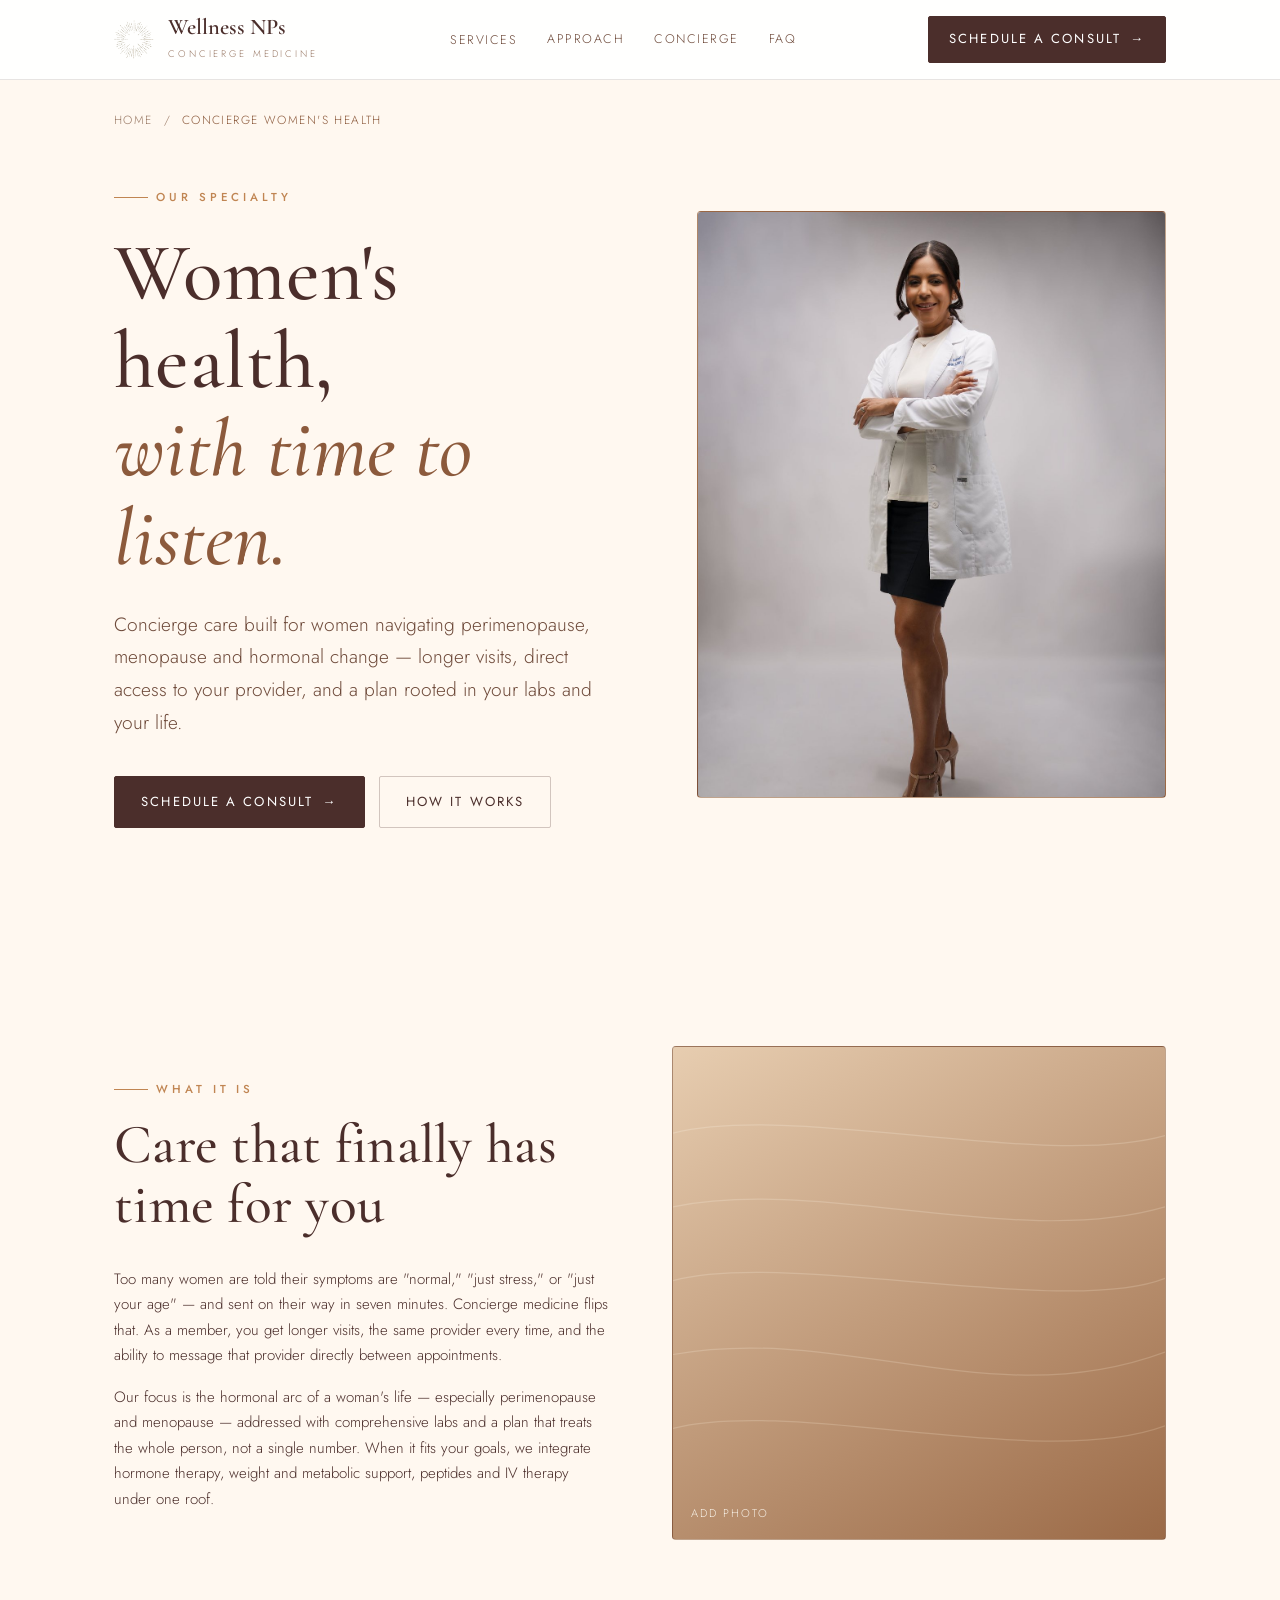
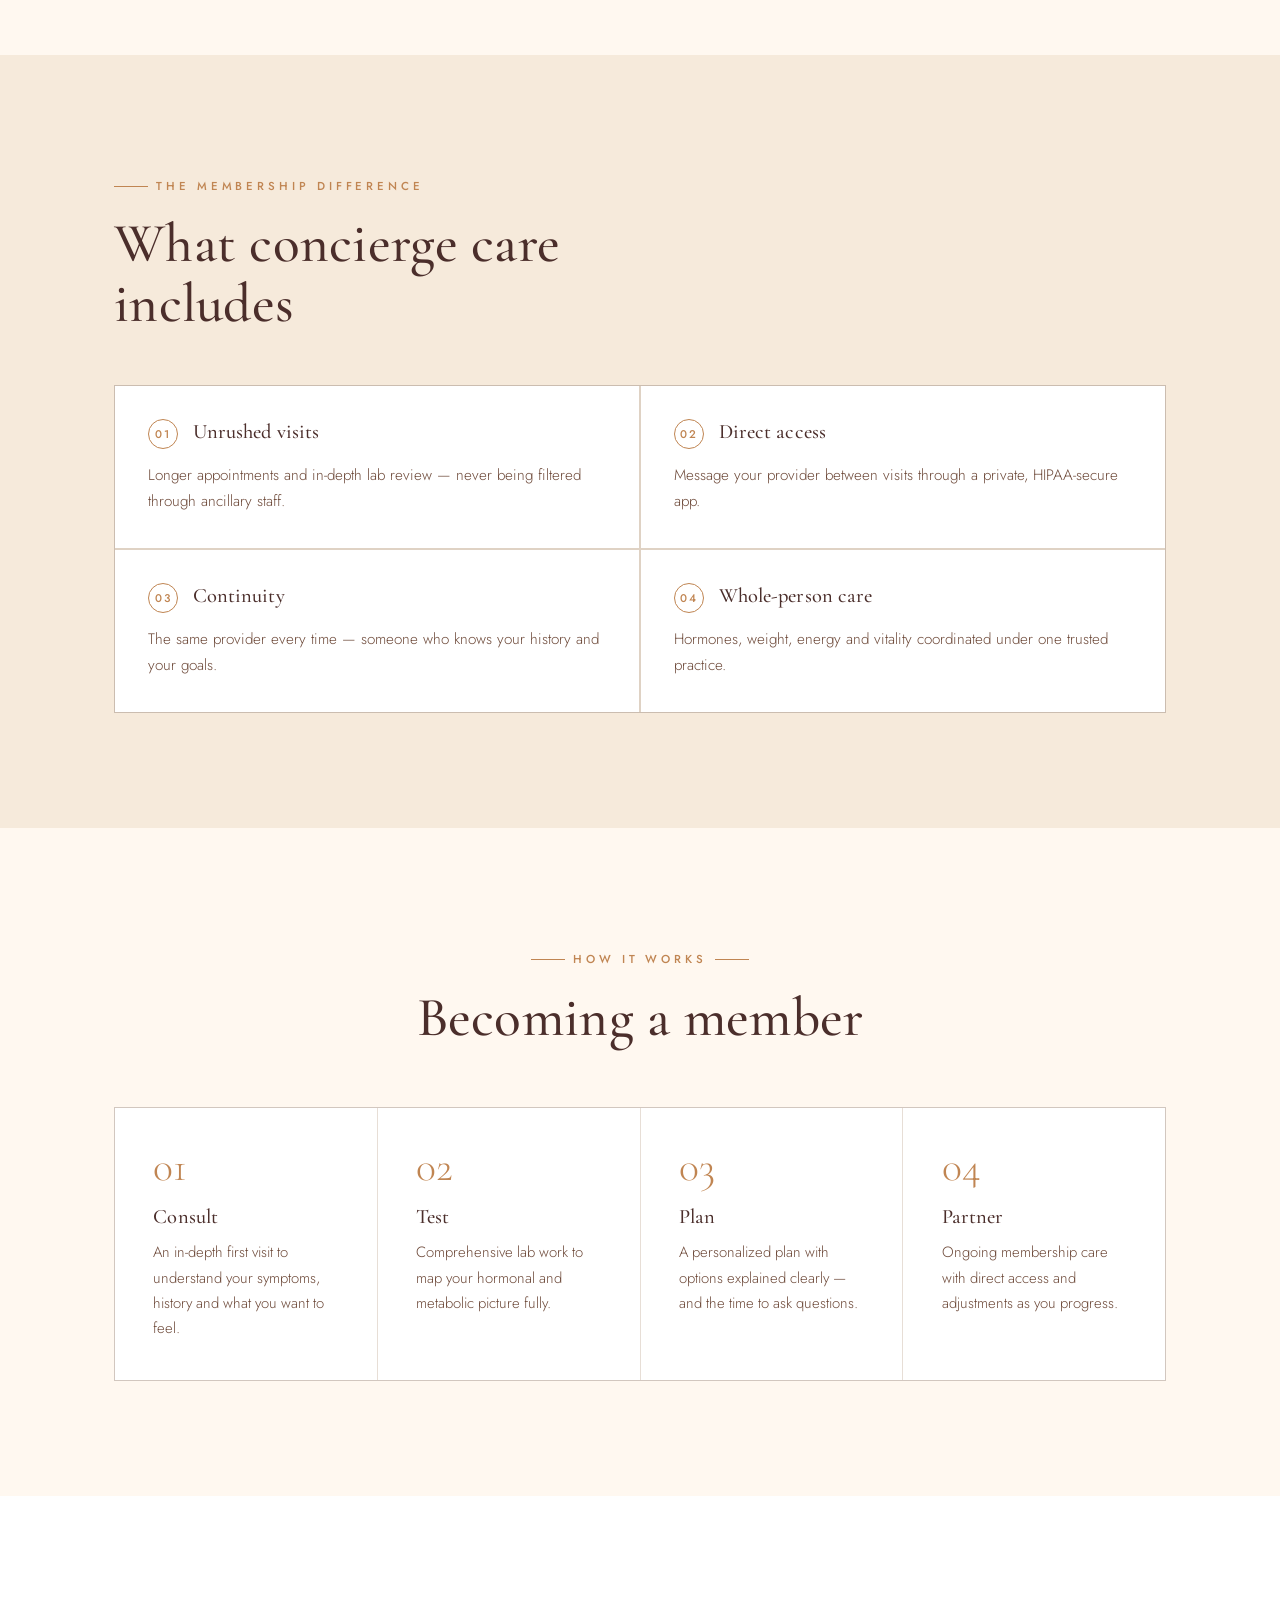
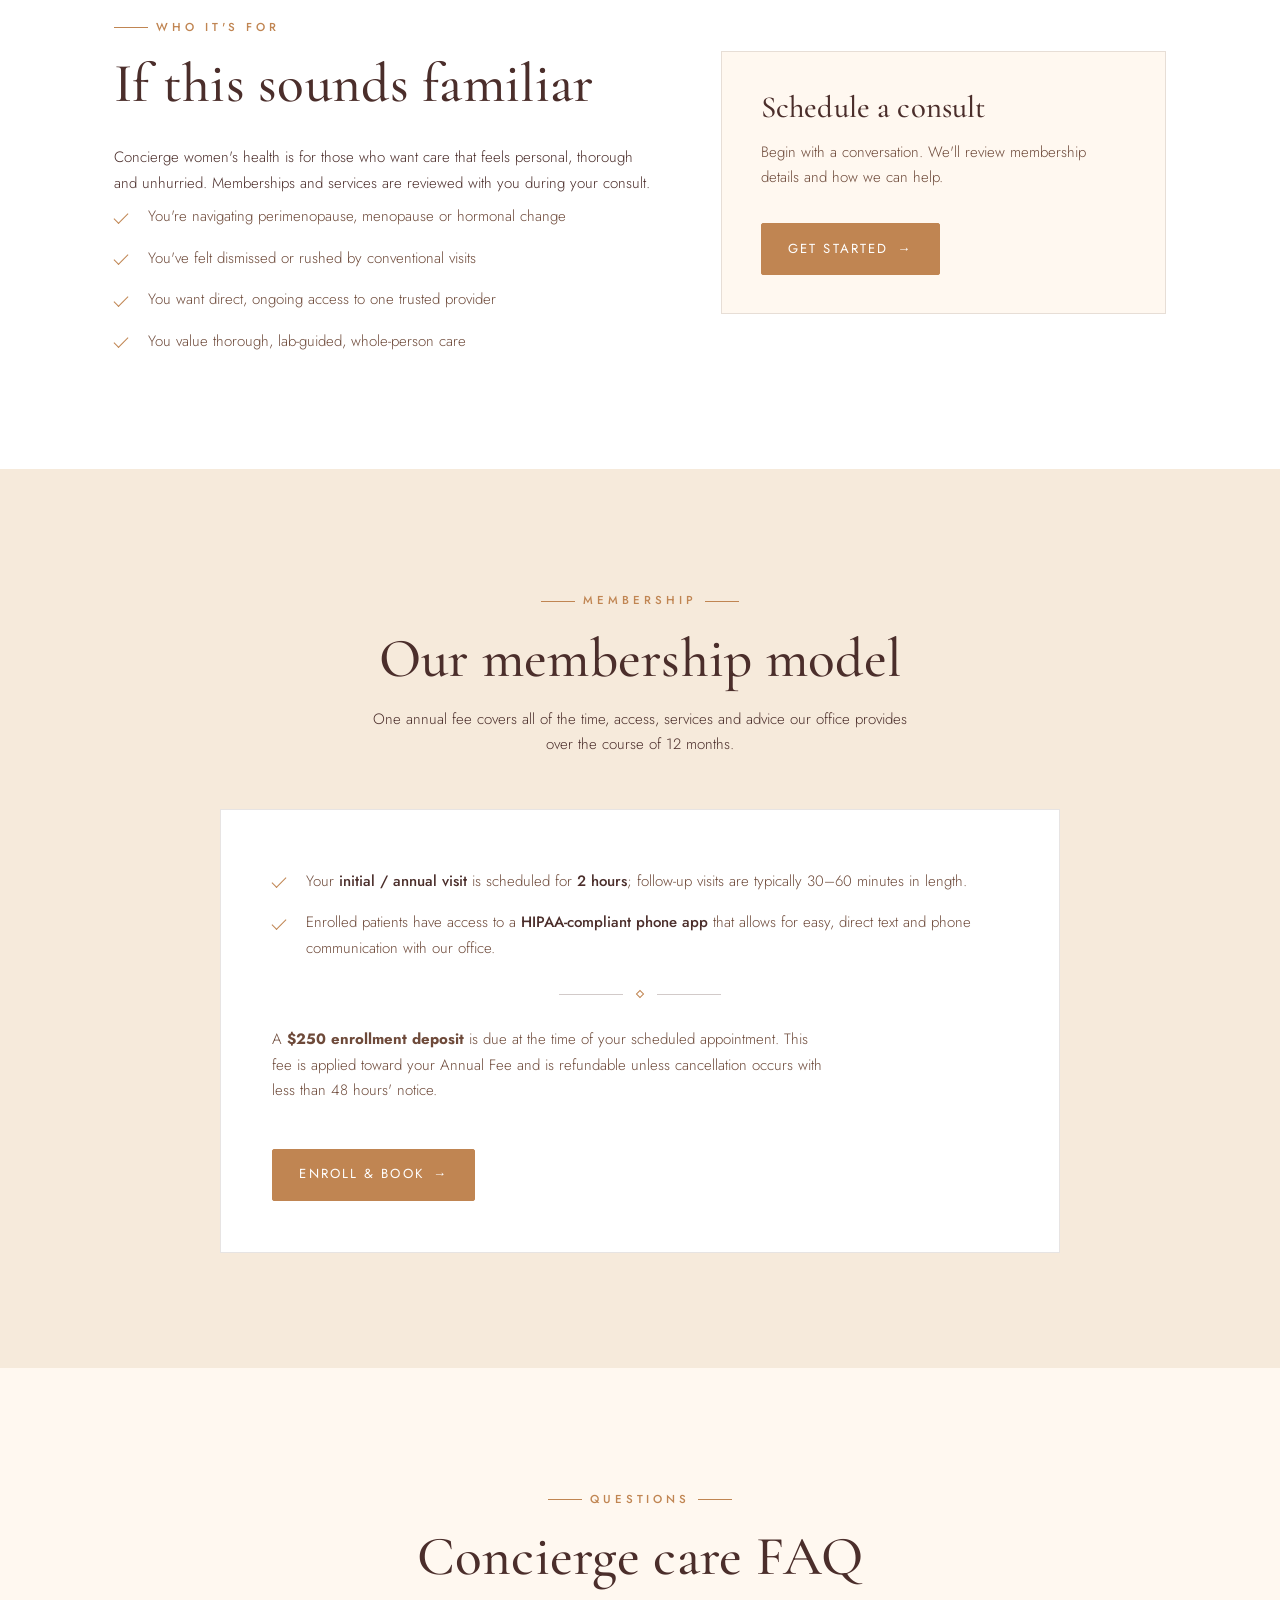
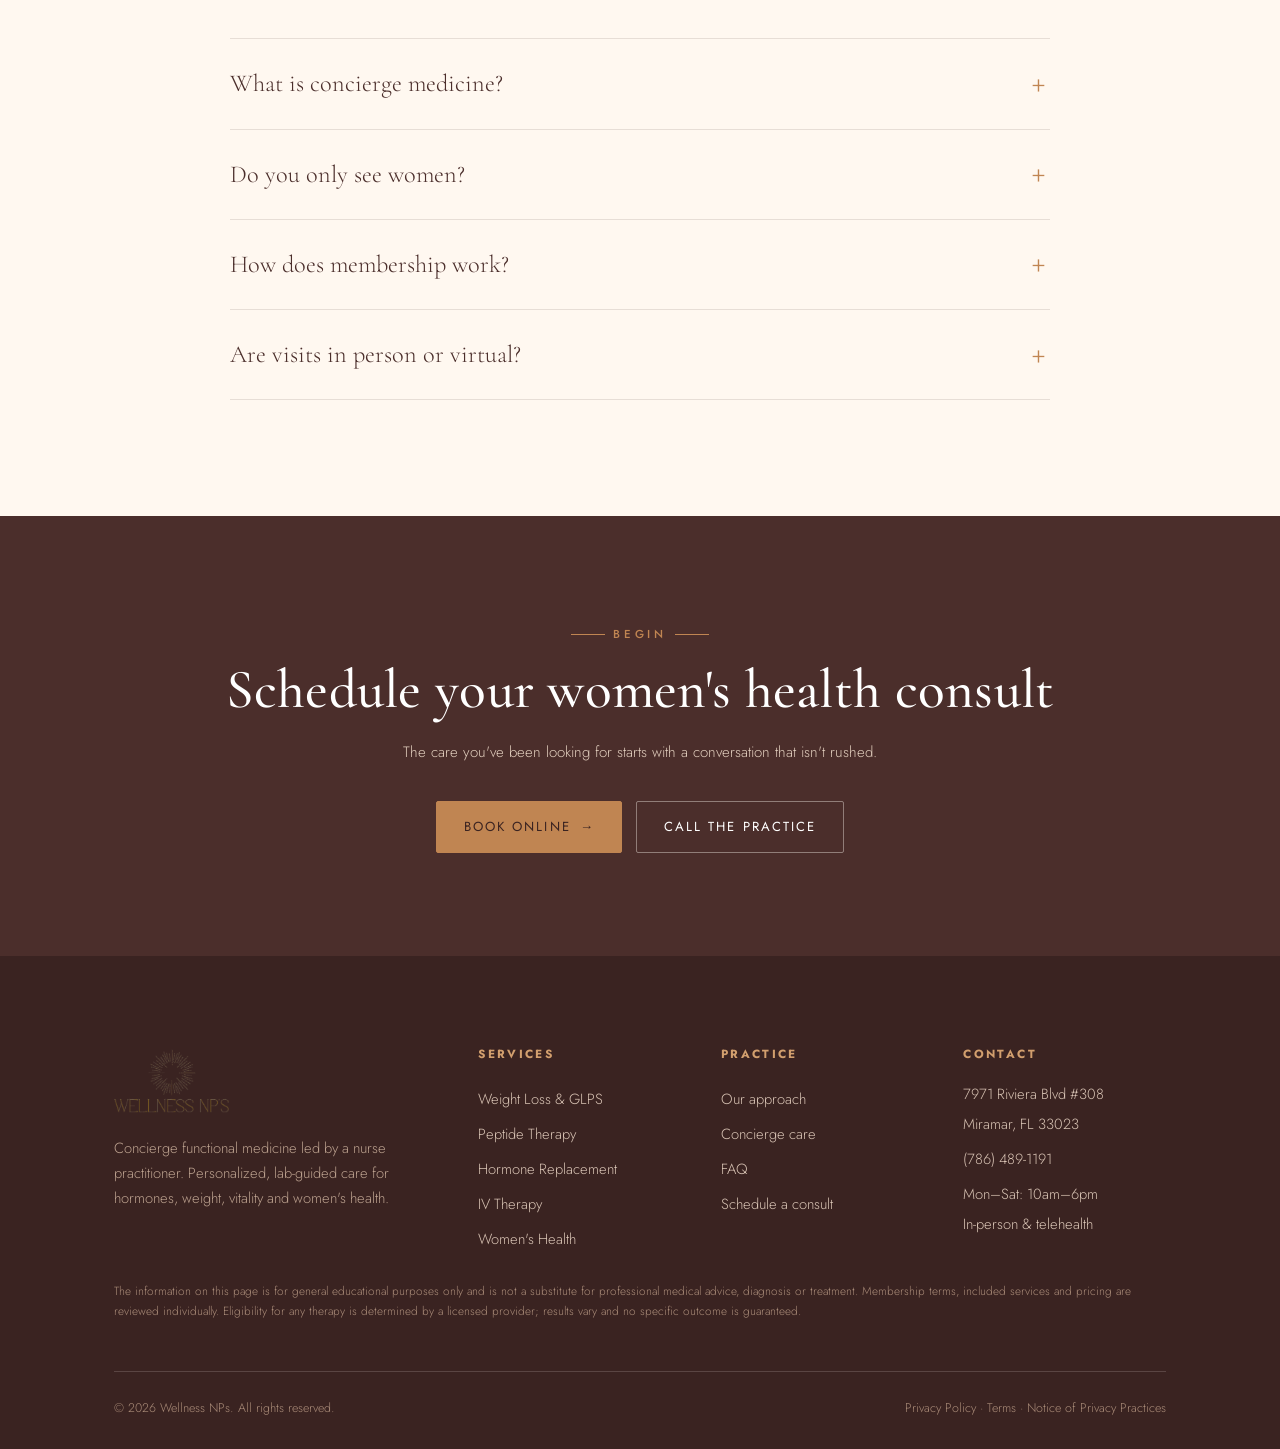
==== commit 24439148: "Add files via upload" ====
--- a/concierge-womens-health.html
+++ b/concierge-womens-health.html
@@ -16,6 +16,7 @@
 <link rel="preconnect" href="https://fonts.googleapis.com" />
 <link rel="preconnect" href="https://fonts.gstatic.com" crossorigin />
 <link href="https://fonts.googleapis.com/css2?family=Cormorant+Garamond:ital,wght@0,400;0,500;0,600;1,400;1,500&family=Jost:wght@300;400;500;600&display=swap" rel="stylesheet" />
+<link rel="icon" type="image/png" href="logo-mark.png" />
 <link rel="stylesheet" href="styles.css" />
 
 <script type="application/ld+json">
@@ -36,11 +37,11 @@
 
 <header class="site-header">
   <div class="container nav">
-    <a class="brand" href="index.html" aria-label="Wellness NPs home"><span class="seal">WN</span><span><span class="brand-name">Wellness NPs</span><span class="brand-sub">Concierge Medicine</span></span></a>
+    <a class="brand" href="index.html" aria-label="Wellness NPs home"><img class="brand-logo-mark" src="logo-mark.png" alt="" /><span><span class="brand-name">Wellness NPs</span><span class="brand-sub">Concierge Medicine</span></span></a>
     <nav class="nav-links" aria-label="Primary">
       <div class="has-sub"><a href="index.html#services" aria-haspopup="true">Services</a>
         <div class="submenu" role="menu">
-          <a href="weight-loss.html">Weight Loss &amp; GLP-1</a>
+          <a href="weight-loss.html">Weight Loss &amp; GLPS</a>
           <a href="peptides.html">Peptide Therapy</a>
           <a href="hormone-replacement.html">Hormone Replacement</a>
           <a href="iv-therapy.html">IV Therapy</a>
@@ -64,11 +65,8 @@
       <p class="lede">Concierge care built for women navigating perimenopause, menopause and hormonal change — longer visits, direct access to your provider, and a plan rooted in your labs and your life.</p>
       <div class="btn-row"><a class="btn" href="#consult">Schedule a consult <span class="arrow">&rarr;</span></a><a class="btn btn--ghost" href="#how">How it works</a></div>
     </div>
-    <div class="hero-figure reveal" aria-hidden="true">
-      <svg class="contour" viewBox="0 0 400 500" preserveAspectRatio="none"><g fill="none" stroke="#FBF6EE" stroke-width="1">
-        <path d="M0 90 C100 60 300 130 400 95"/><path d="M0 150 C120 120 280 190 400 150"/><path d="M0 210 C90 180 320 240 400 208"/>
-        <path d="M0 270 C140 245 260 305 400 268"/><path d="M0 330 C100 305 300 360 400 328"/><path d="M0 400 C130 380 270 440 400 398"/></g></svg>
-      <span class="ph-label">Add provider / patient photo</span>
+    <div class="hero-figure reveal">
+      <img class="ph-img" src="provider.jpg" alt="Aissel Faquir, nurse practitioner specializing in women's health at Wellness NPs" />
     </div>
   </div>
 </section>
@@ -135,13 +133,32 @@
   </div>
 </section>
 
+<section class="section bg-cream2" id="membership">
+  <div class="container">
+    <div class="sec-head center reveal">
+      <span class="eyebrow center">Membership</span>
+      <h2>Our membership model</h2>
+      <p>One annual fee covers all of the time, access, services and advice our office provides over the course of 12 months.</p>
+    </div>
+    <div class="reveal" style="max-width:840px;margin:clamp(36px,4vw,54px) auto 0;background:var(--white);border:1px solid var(--line);padding:clamp(30px,4vw,54px)">
+      <ul class="checks">
+        <li>Your <strong>initial / annual visit</strong> is scheduled for <strong>2 hours</strong>; follow-up visits are typically 30&ndash;60 minutes in length.</li>
+        <li>Enrolled patients have access to a <strong>HIPAA-compliant phone app</strong> that allows for easy, direct text and phone communication with our office.</li>
+      </ul>
+      <div class="rule" style="margin:30px 0"><span class="node"></span></div>
+      <p style="color:var(--text-soft)">A <strong>$250 enrollment deposit</strong> is due at the time of your scheduled appointment. This fee is applied toward your Annual Fee and is refundable unless cancellation occurs with less than 48 hours' notice.</p>
+      <div class="btn-row mt-3"><a class="btn btn--gold" href="https://wellnessnps.janeapp.com/locations/the-wellness-nps/book" target="_blank" rel="noopener">Enroll &amp; book <span class="arrow">&rarr;</span></a></div>
+    </div>
+  </div>
+</section>
+
 <section class="section">
   <div class="container">
     <div class="sec-head center reveal"><span class="eyebrow center">Questions</span><h2>Concierge care FAQ</h2></div>
     <div class="faq reveal">
       <details><summary>What is concierge medicine?</summary><div class="ans">A membership-based model offering longer, unrushed visits, the same provider each time, and direct access between appointments — care designed around you.</div></details>
       <details><summary>Do you only see women?</summary><div class="ans">Women's health is our specialty, with deep focus on perimenopause and menopause. We also care for men seeking hormone and wellness support.</div></details>
-      <details><summary>How does membership work?</summary><div class="ans">We'll review membership options, what's included and pricing during your consultation, so you can choose what fits your needs.</div></details>
+      <details><summary>How does membership work?</summary><div class="ans">One annual fee covers your visits, services and direct access for 12 months. A $250 enrollment deposit is collected at your first appointment and applied toward your annual fee (refundable unless you cancel with less than 48 hours' notice).</div></details>
       <details><summary>Are visits in person or virtual?</summary><div class="ans">Both. Many visits can be virtual, with in-person options available. We'll confirm what's appropriate and which states we're licensed to treat in.</div></details>
     </div>
   </div>
@@ -153,8 +170,8 @@
     <h2 class="mt-1">Schedule your women's health consult</h2>
     <p class="measure">The care you've been looking for starts with a conversation that isn't rushed.</p>
     <div class="btn-row">
-      <a class="btn btn--onDark" href="[ADD BOOKING LINK]">Book online <span class="arrow">&rarr;</span></a>
-      <a class="btn btn--ghost" style="--fg:var(--ivory);--bd:rgba(251,246,238,.4)" href="tel:[ADD PHONE]">Call the practice</a>
+      <a class="btn btn--onDark" href="https://wellnessnps.janeapp.com/locations/the-wellness-nps/book" target="_blank" rel="noopener">Book online <span class="arrow">&rarr;</span></a>
+      <a class="btn btn--ghost" style="--fg:var(--ivory);--bd:rgba(251,246,238,.4)" href="tel:+17864891191">Call the practice</a>
     </div>
   </div></div>
 </section>
@@ -164,14 +181,15 @@
 <footer class="site-footer">
   <div class="container">
     <div class="footer-grid">
-      <div class="footer-about"><a class="brand" href="index.html"><span class="seal">WN</span><span class="brand-name">Wellness NPs</span></a>
-        <p>Concierge functional medicine led by nurse practitioners. Personalized, lab-guided care for hormones, weight, vitality and women's health.</p></div>
-      <div><h5>Services</h5><a href="weight-loss.html">Weight Loss &amp; GLP-1</a><a href="peptides.html">Peptide Therapy</a>
+      <div class="footer-about"><a class="brand" href="index.html" aria-label="Wellness NPs home"><img class="footer-logo" src="logo.png" alt="Wellness NPs" /></a>
+        <p>Concierge functional medicine led by a nurse practitioner. Personalized, lab-guided care for hormones, weight, vitality and women's health.</p></div>
+      <div><h5>Services</h5><a href="weight-loss.html">Weight Loss &amp; GLPS</a><a href="peptides.html">Peptide Therapy</a>
         <a href="hormone-replacement.html">Hormone Replacement</a><a href="iv-therapy.html">IV Therapy</a><a href="concierge-womens-health.html">Women's Health</a></div>
       <div><h5>Practice</h5><a href="index.html#approach">Our approach</a><a href="index.html#concierge">Concierge care</a>
         <a href="index.html#faq">FAQ</a><a href="#consult">Schedule a consult</a></div>
-      <div class="footer-contact"><h5>Contact</h5><p>[ADD STREET ADDRESS]</p><p>[ADD CITY, STATE ZIP]</p>
-        <p><a href="tel:[ADD PHONE]">[ADD PHONE]</a></p><p><a href="mailto:[ADD EMAIL]">[ADD EMAIL]</a></p></div>
+      <div class="footer-contact"><h5>Contact</h5><p>7971 Riviera Blvd #308</p><p>Miramar, FL 33023</p>
+        <p><a href="tel:+17864891191">(786) 489-1191</a></p><p>Mon&ndash;Sat: 10am&ndash;6pm</p>
+        <p>In-person &amp; telehealth</p></div>
     </div>
     <p class="disclaimer">The information on this page is for general educational purposes only and is not a substitute for professional medical advice, diagnosis or treatment. Membership terms, included services and pricing are reviewed individually. Eligibility for any therapy is determined by a licensed provider; results vary and no specific outcome is guaranteed.</p>
     <div class="footer-bottom"><span>&copy; <span id="yr">2026</span> Wellness NPs. All rights reserved.</span><span>Privacy Policy &middot; Terms &middot; Notice of Privacy Practices</span></div>
--- a/styles.css
+++ b/styles.css
@@ -6,23 +6,24 @@
 
 :root{
   /* palette */
-  --cream:#F4EBDC;
-  --cream-2:#EEE2CF;
-  --ivory:#FBF6EE;
-  --espresso:#2C1E15;
-  --coffee:#43301F;
-  --walnut:#6F4E37;
-  --mocha:#8A6B4F;
-  --camel:#B68F5E;
-  --sand:#DDC8A6;
-  --gold:#A67C3D;
-  --gold-soft:#C5A05B;
-
-  --text:#2C1E15;
-  --text-soft:#5A4636;
-  --text-muted:#8A745F;
-  --line:rgba(44,30,21,0.14);
-  --line-strong:rgba(44,30,21,0.26);
+  --cream:#FFF8F0;
+  --cream-2:#F6EADB;
+  --ivory:#FFFFFF;
+  --white:#FFFFFF;
+  --espresso:#4B2E2B;
+  --coffee:#3A2321;
+  --walnut:#8C5A3C;
+  --mocha:#9B6A47;
+  --camel:#C08552;
+  --sand:#E7CDB0;
+  --gold:#C08552;
+  --gold-soft:#D29F6E;
+
+  --text:#4B2E2B;
+  --text-soft:#6E4A3A;
+  --text-muted:#9A7A66;
+  --line:rgba(75,46,43,0.13);
+  --line-strong:rgba(75,46,43,0.25);
 
   /* type */
   --font-display:"Cormorant Garamond", Georgia, serif;
@@ -103,7 +104,7 @@
 .bg-ivory{background:var(--ivory)}
 .bg-dark{background:var(--espresso);color:var(--sand)}
 .bg-dark h1,.bg-dark h2,.bg-dark h3,.bg-dark h4{color:var(--ivory)}
-.bg-dark p{color:#D9C7AE}
+.bg-dark p{color:#E0CCBC}
 
 .center{text-align:center}
 .mx-auto{margin-inline:auto}
@@ -141,7 +142,7 @@
 .btn--ghost:hover{--fg:var(--ivory);background:var(--walnut);border-color:var(--walnut)}
 .btn--gold{--bg:var(--gold);--fg:var(--ivory);--bd:var(--gold)}
 .btn--gold:hover{--bg:var(--gold-soft);border-color:var(--gold-soft)}
-.btn--onDark{--bg:var(--gold);--fg:#241710;--bd:var(--gold)}
+.btn--onDark{--bg:var(--gold);--fg:#3A2321;--bd:var(--gold)}
 .btn--onDark:hover{--bg:var(--ivory);--fg:var(--espresso);border-color:var(--ivory)}
 .btn-row{display:flex;flex-wrap:wrap;gap:14px}
 
@@ -154,7 +155,7 @@
 /* ---------- header / nav ---------- */
 .site-header{
   position:sticky;top:0;z-index:60;
-  background:rgba(244,235,220,.86);
+  background:rgba(255,255,255,.92);
   backdrop-filter:blur(10px);
   border-bottom:1px solid var(--line);
   transition:background .3s;
@@ -296,22 +297,22 @@
 .consult{position:relative;overflow:hidden;background:var(--espresso);color:var(--sand)}
 .consult .container{position:relative;text-align:center;padding-block:clamp(60px,8vw,110px)}
 .consult h2{color:var(--ivory)}
-.consult p{color:#D9C7AE;margin:20px auto 0}
+.consult p{color:#E0CCBC;margin:20px auto 0}
 .consult .btn-row{justify-content:center;margin-top:36px}
 
 /* ---------- footer ---------- */
-.site-footer{background:#241710;color:#C6B095;padding-block:clamp(56px,7vw,88px) 30px}
+.site-footer{background:#3A2321;color:#D8C3B4;padding-block:clamp(56px,7vw,88px) 30px}
 .footer-grid{display:grid;grid-template-columns:1.6fr 1fr 1fr 1fr;gap:40px}
 .site-footer .brand-name{color:var(--ivory)}
 .site-footer h5{font-family:var(--font-body);font-size:.74rem;letter-spacing:.2em;text-transform:uppercase;
   color:var(--gold-soft);margin-bottom:18px}
-.site-footer a{color:#C6B095;font-size:.92rem;display:block;padding:5px 0;transition:color .3s}
+.site-footer a{color:#D8C3B4;font-size:.92rem;display:block;padding:5px 0;transition:color .3s}
 .site-footer a:hover{color:var(--ivory)}
-.footer-about p{color:#A8917A;font-size:.92rem;margin-top:18px;max-width:38ch}
-.footer-contact p{color:#C6B095;font-size:.92rem;margin:5px 0}
-.footer-bottom{border-top:1px solid rgba(198,176,149,.2);margin-top:50px;padding-top:26px;
-  display:flex;flex-wrap:wrap;justify-content:space-between;gap:16px;font-size:.78rem;color:#8E7860}
-.disclaimer{font-size:.74rem;line-height:1.7;color:#8E7860;margin-top:24px;max-width:none}
+.footer-about p{color:#BBA08E;font-size:.92rem;margin-top:18px;max-width:38ch}
+.footer-contact p{color:#D8C3B4;font-size:.92rem;margin:5px 0}
+.footer-bottom{border-top:1px solid rgba(255,248,240,.16);margin-top:50px;padding-top:26px;
+  display:flex;flex-wrap:wrap;justify-content:space-between;gap:16px;font-size:.78rem;color:#A98B78}
+.disclaimer{font-size:.74rem;line-height:1.7;color:#A98B78;margin-top:24px;max-width:none}
 
 /* ---------- breadcrumb ---------- */
 .crumb{font-size:.74rem;letter-spacing:.12em;text-transform:uppercase;color:var(--text-muted);
@@ -430,3 +431,17 @@
   .cluster{grid-template-columns:1fr}
   .team-grid{grid-template-columns:1fr}
 }
+
+/* =========================================================
+   Brand logo, real imagery, white surfaces
+   ========================================================= */
+.bg-white{background:var(--white)}
+.brand-logo-mark{height:40px;width:auto;display:block;flex:none}
+.footer-logo{height:64px;width:auto;display:block}
+.ph-img{width:100%;height:100%;object-fit:cover;display:block}
+.hero-figure .ph-img{object-position:50% 16%}
+.provider-photo{aspect-ratio:4/5;border:1px solid var(--line-strong);border-radius:var(--radius-img);
+  overflow:hidden;background:var(--cream-2)}
+.provider-photo .ph-img{object-position:50% 12%}
+/* dark sections get a faint warm separation now that surfaces are white */
+.bg-cream2{background:var(--cream-2)}
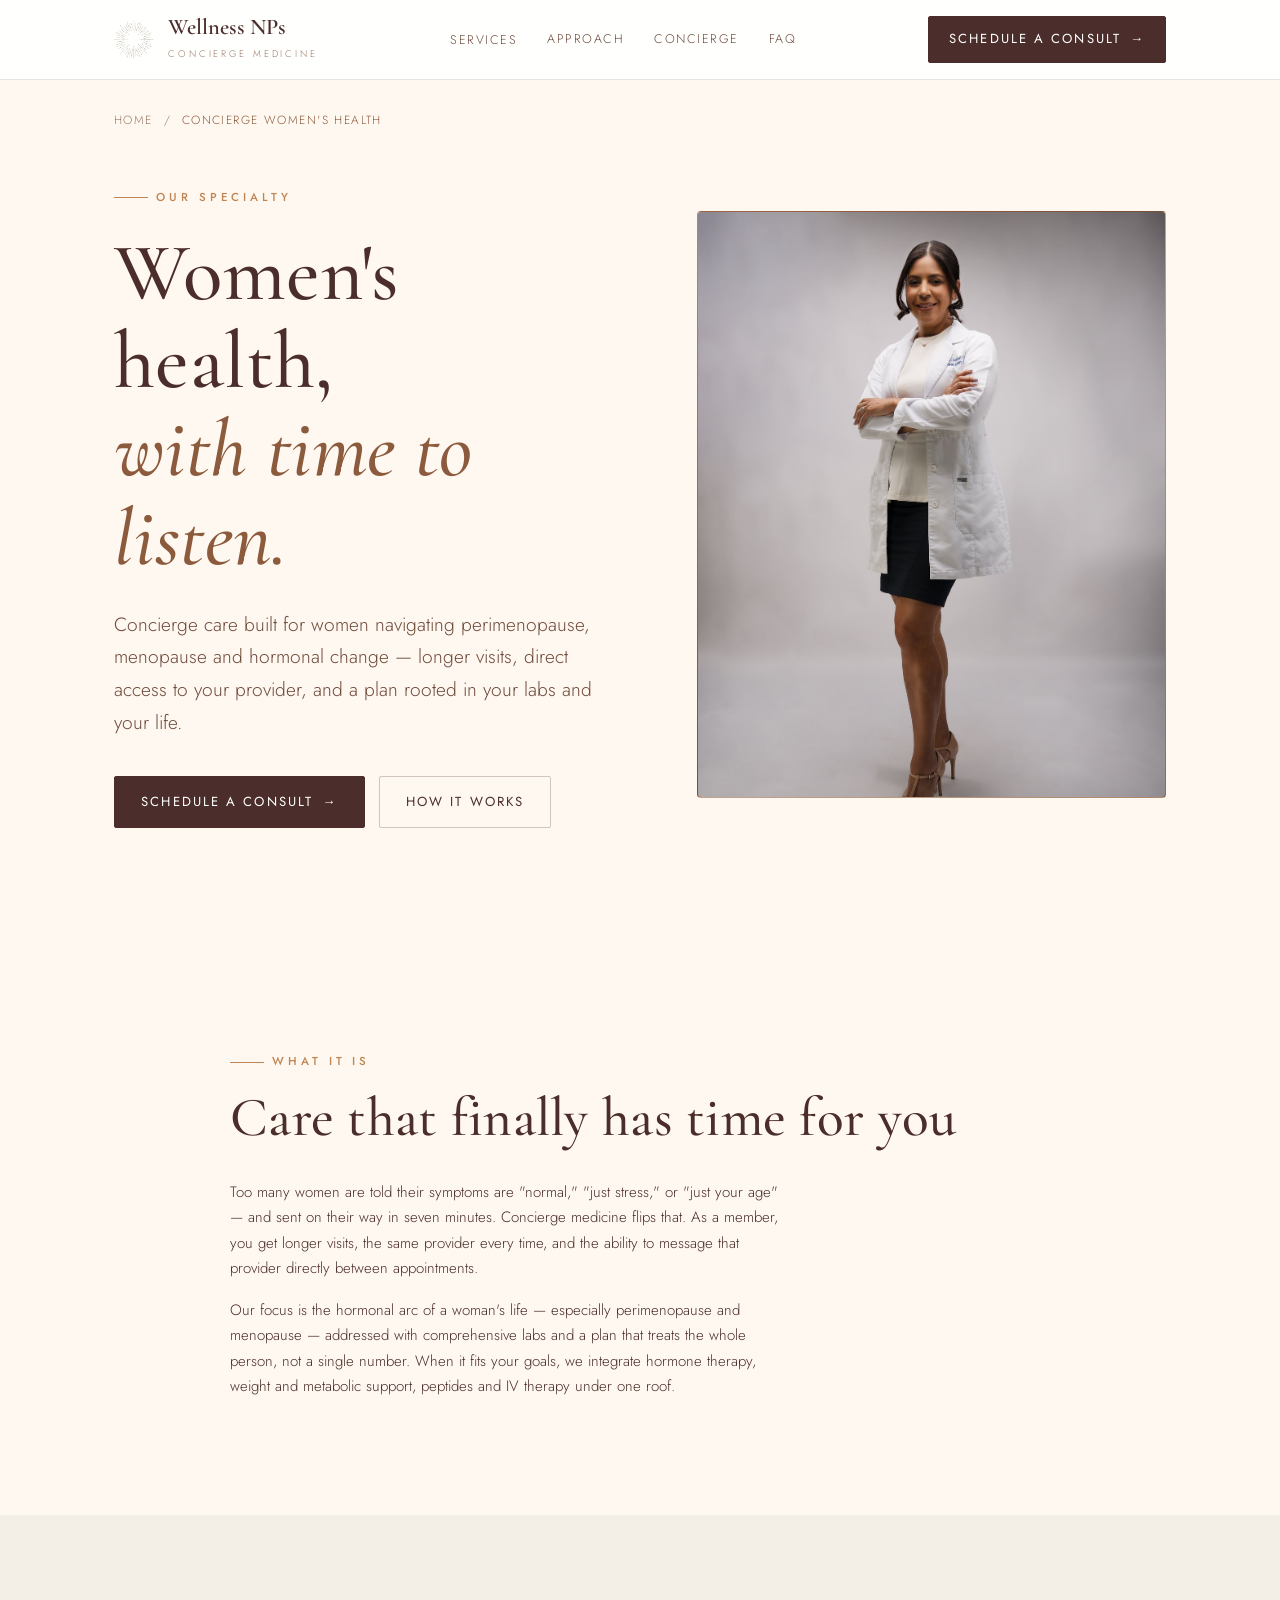
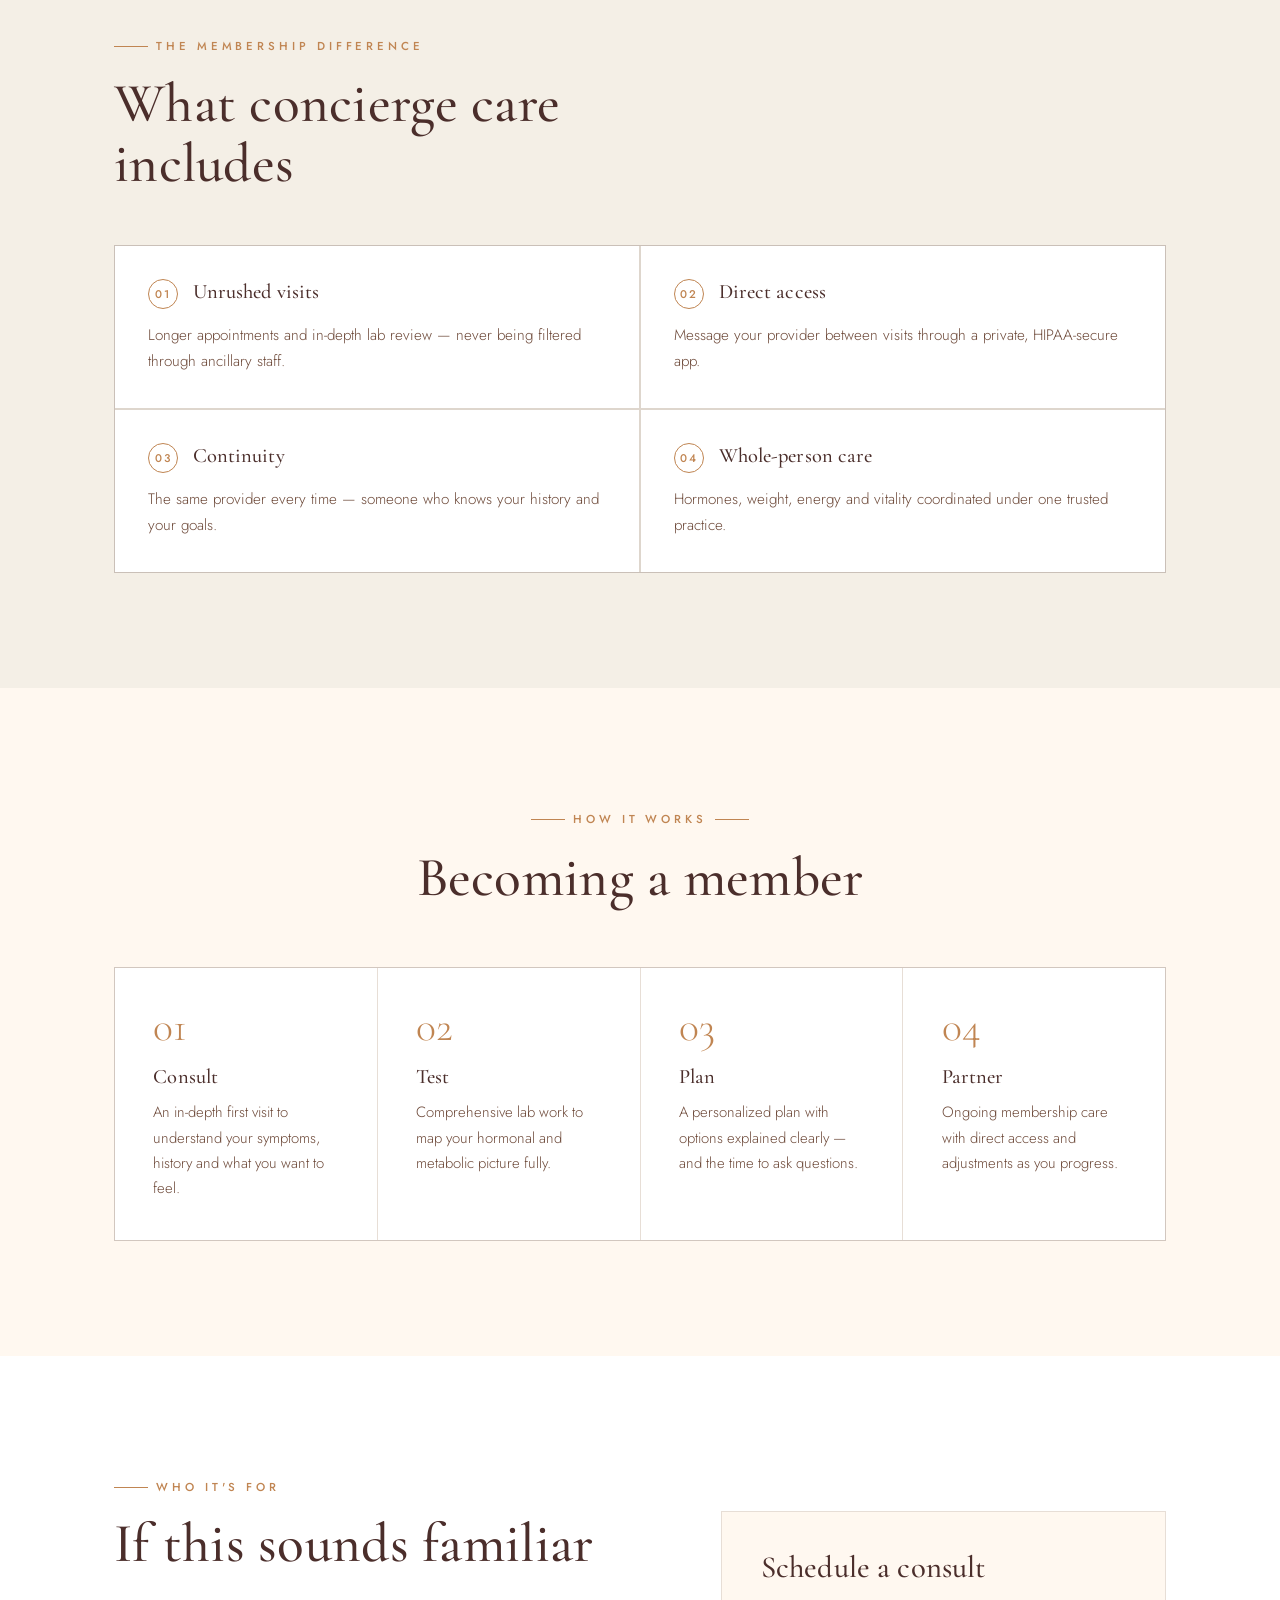
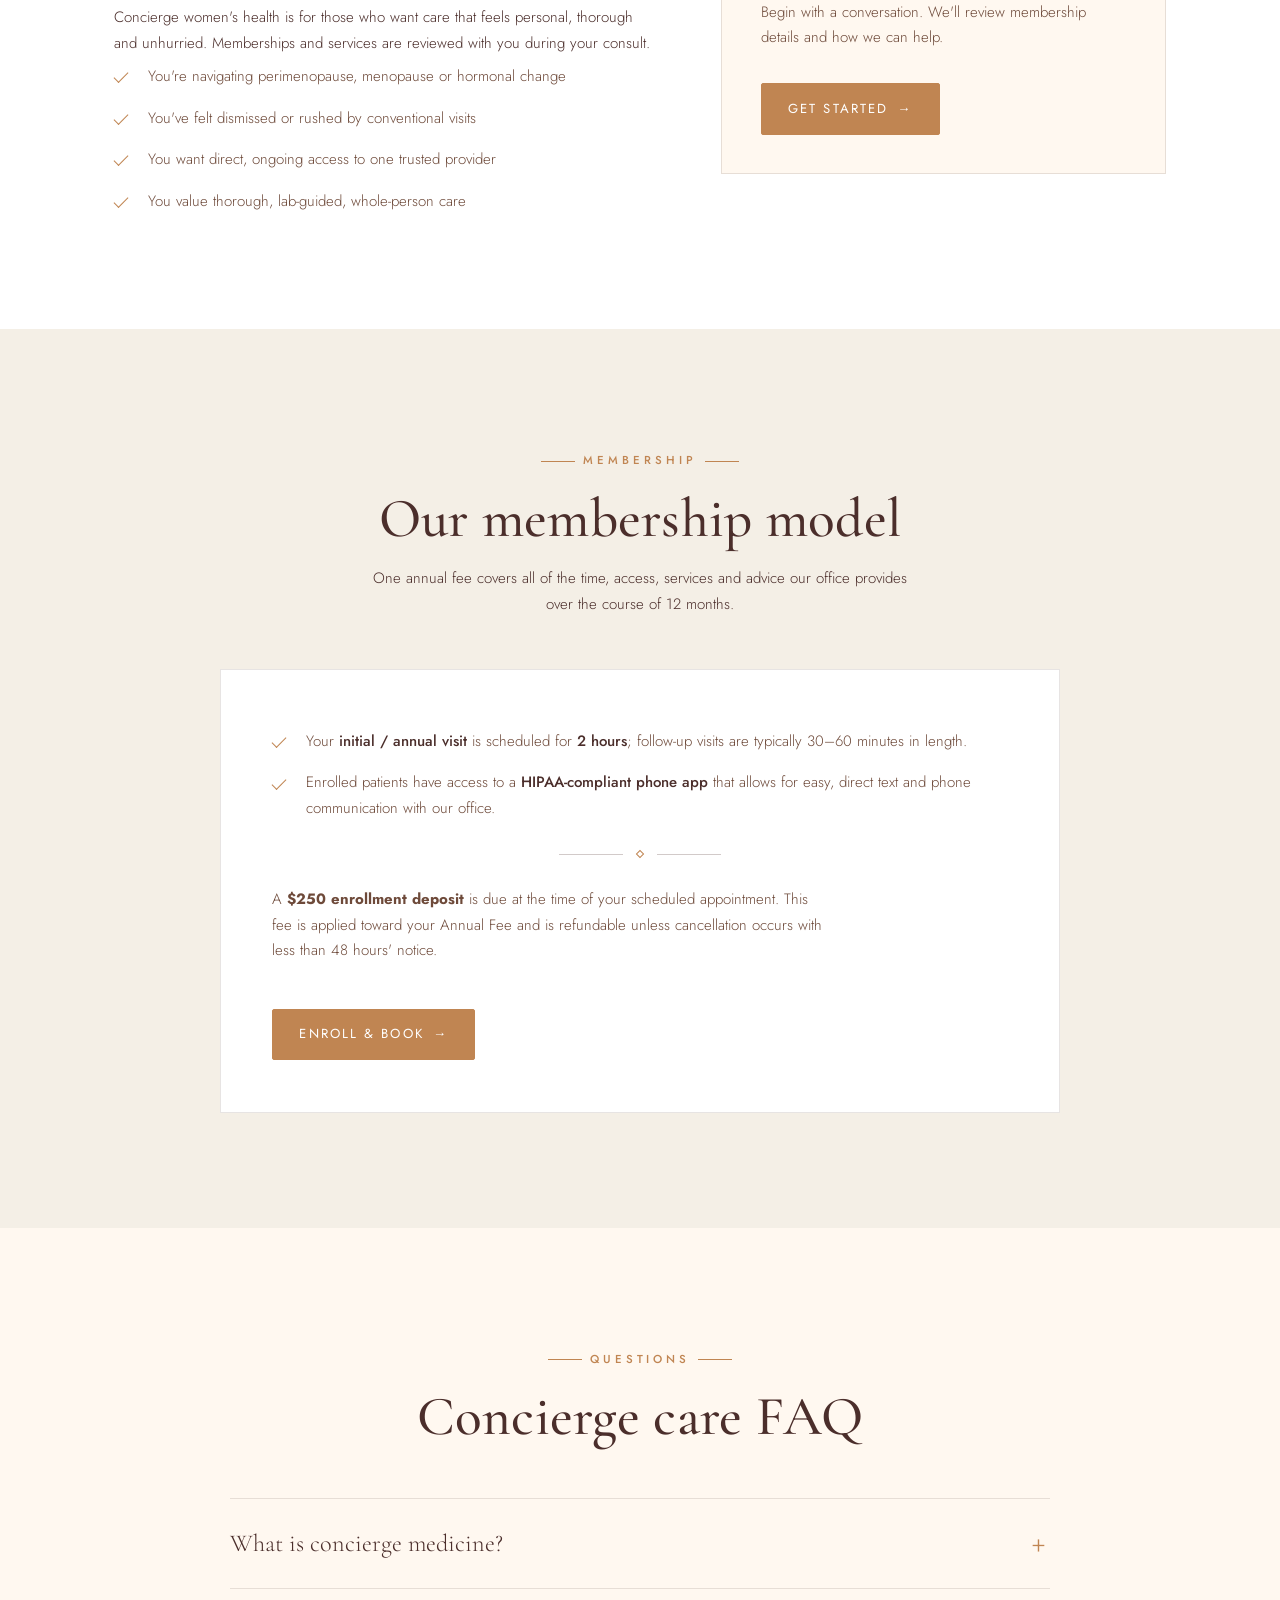
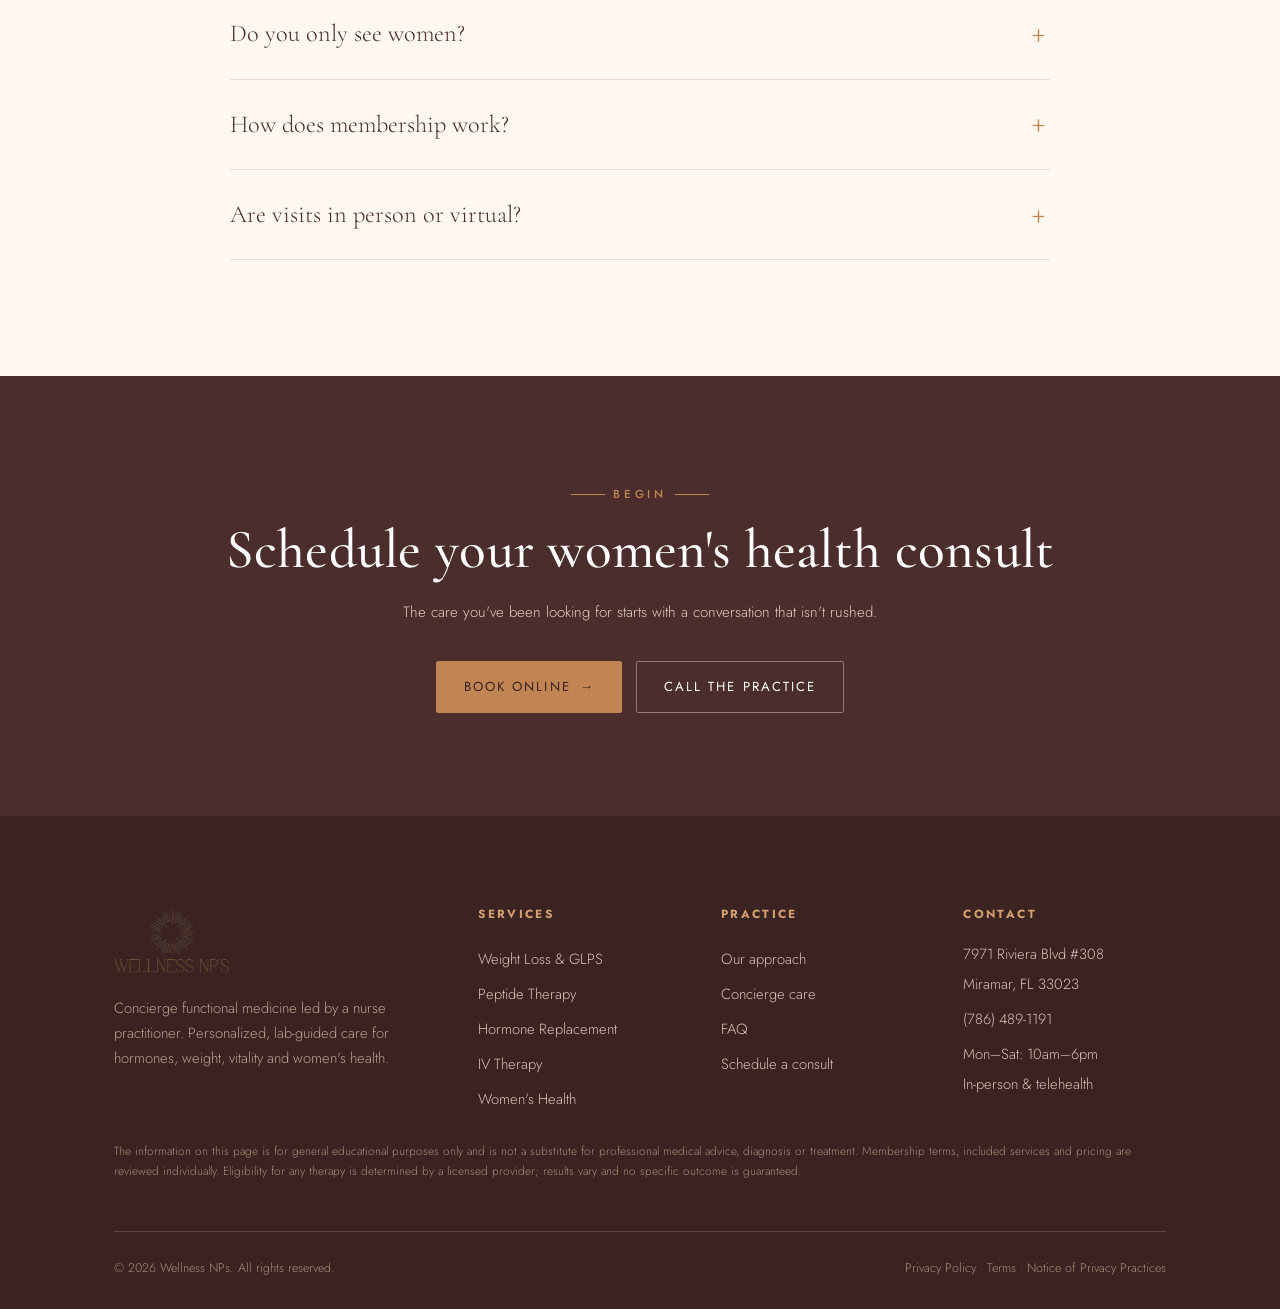
==== commit 713ad61b: "Add files via upload" ====
--- a/concierge-womens-health.html
+++ b/concierge-womens-health.html
@@ -72,18 +72,12 @@
 </section>
 
 <section class="section">
-  <div class="container split">
+  <div class="container split solo">
     <div class="reveal">
       <span class="eyebrow">What it is</span>
       <h2 class="mt-1">Care that finally has time for you</h2>
       <p class="mt-2">Too many women are told their symptoms are "normal," "just stress," or "just your age" — and sent on their way in seven minutes. Concierge medicine flips that. As a member, you get longer visits, the same provider every time, and the ability to message that provider directly between appointments.</p>
       <p class="mt-1">Our focus is the hormonal arc of a woman's life — especially perimenopause and menopause — addressed with comprehensive labs and a plan that treats the whole person, not a single number. When it fits your goals, we integrate hormone therapy, weight and metabolic support, peptides and IV therapy under one roof.</p>
-    </div>
-    <div class="figure reveal" aria-hidden="true">
-      <svg class="contour" viewBox="0 0 400 400" preserveAspectRatio="none"><g fill="none" stroke="#FBF6EE" stroke-width="1">
-        <path d="M0 70 C100 45 300 100 400 72"/><path d="M0 130 C120 105 280 165 400 130"/><path d="M0 190 C90 165 320 220 400 188"/>
-        <path d="M0 250 C140 225 260 300 400 248"/><path d="M0 310 C100 285 300 345 400 308"/></g></svg>
-      <span class="ph-label">Add photo</span>
     </div>
   </div>
 </section>
--- a/styles.css
+++ b/styles.css
@@ -7,7 +7,7 @@
 :root{
   /* palette */
   --cream:#FFF8F0;
-  --cream-2:#F6EADB;
+  --cream-2:#F4EFE6;
   --ivory:#FFFFFF;
   --white:#FFFFFF;
   --espresso:#4B2E2B;
@@ -445,3 +445,19 @@
 .provider-photo .ph-img{object-position:50% 12%}
 /* dark sections get a faint warm separation now that surfaces are white */
 .bg-cream2{background:var(--cream-2)}
+
+/* =========================================================
+   Polished placeholders — branded motif panels until real
+   photos are added (hide "add photo" labels, add watermark)
+   ========================================================= */
+.ph-label{display:none}
+.ph{position:relative}
+.ph::after{content:"";position:absolute;inset:0;
+  background:url("logo-mark.png") center/46% no-repeat;opacity:.2;mix-blend-mode:soft-light}
+.figure .ph-label{display:none}
+
+/* =========================================================
+   Single-column treatment for sections with no image
+   ========================================================= */
+.hero-inner.solo{grid-template-columns:minmax(0,860px);justify-content:center}
+.split.solo{grid-template-columns:minmax(0,820px);justify-content:center}
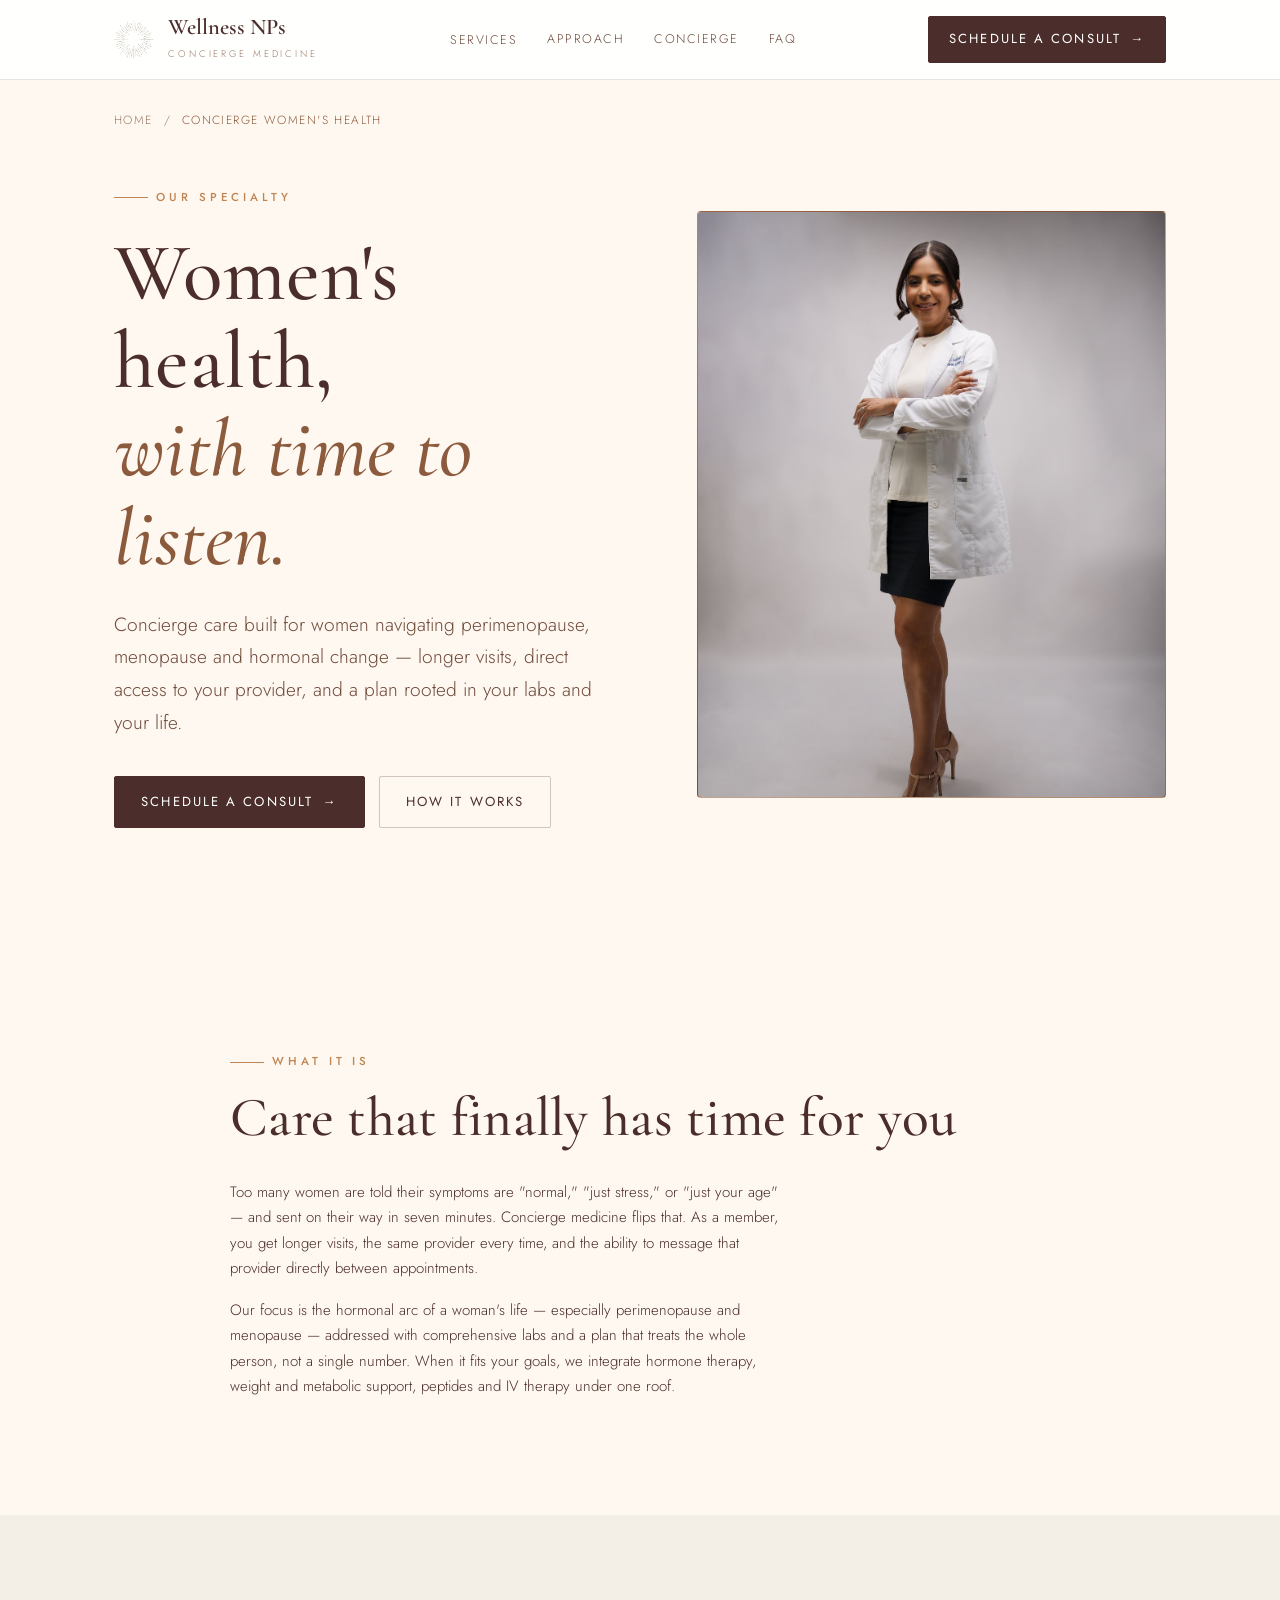
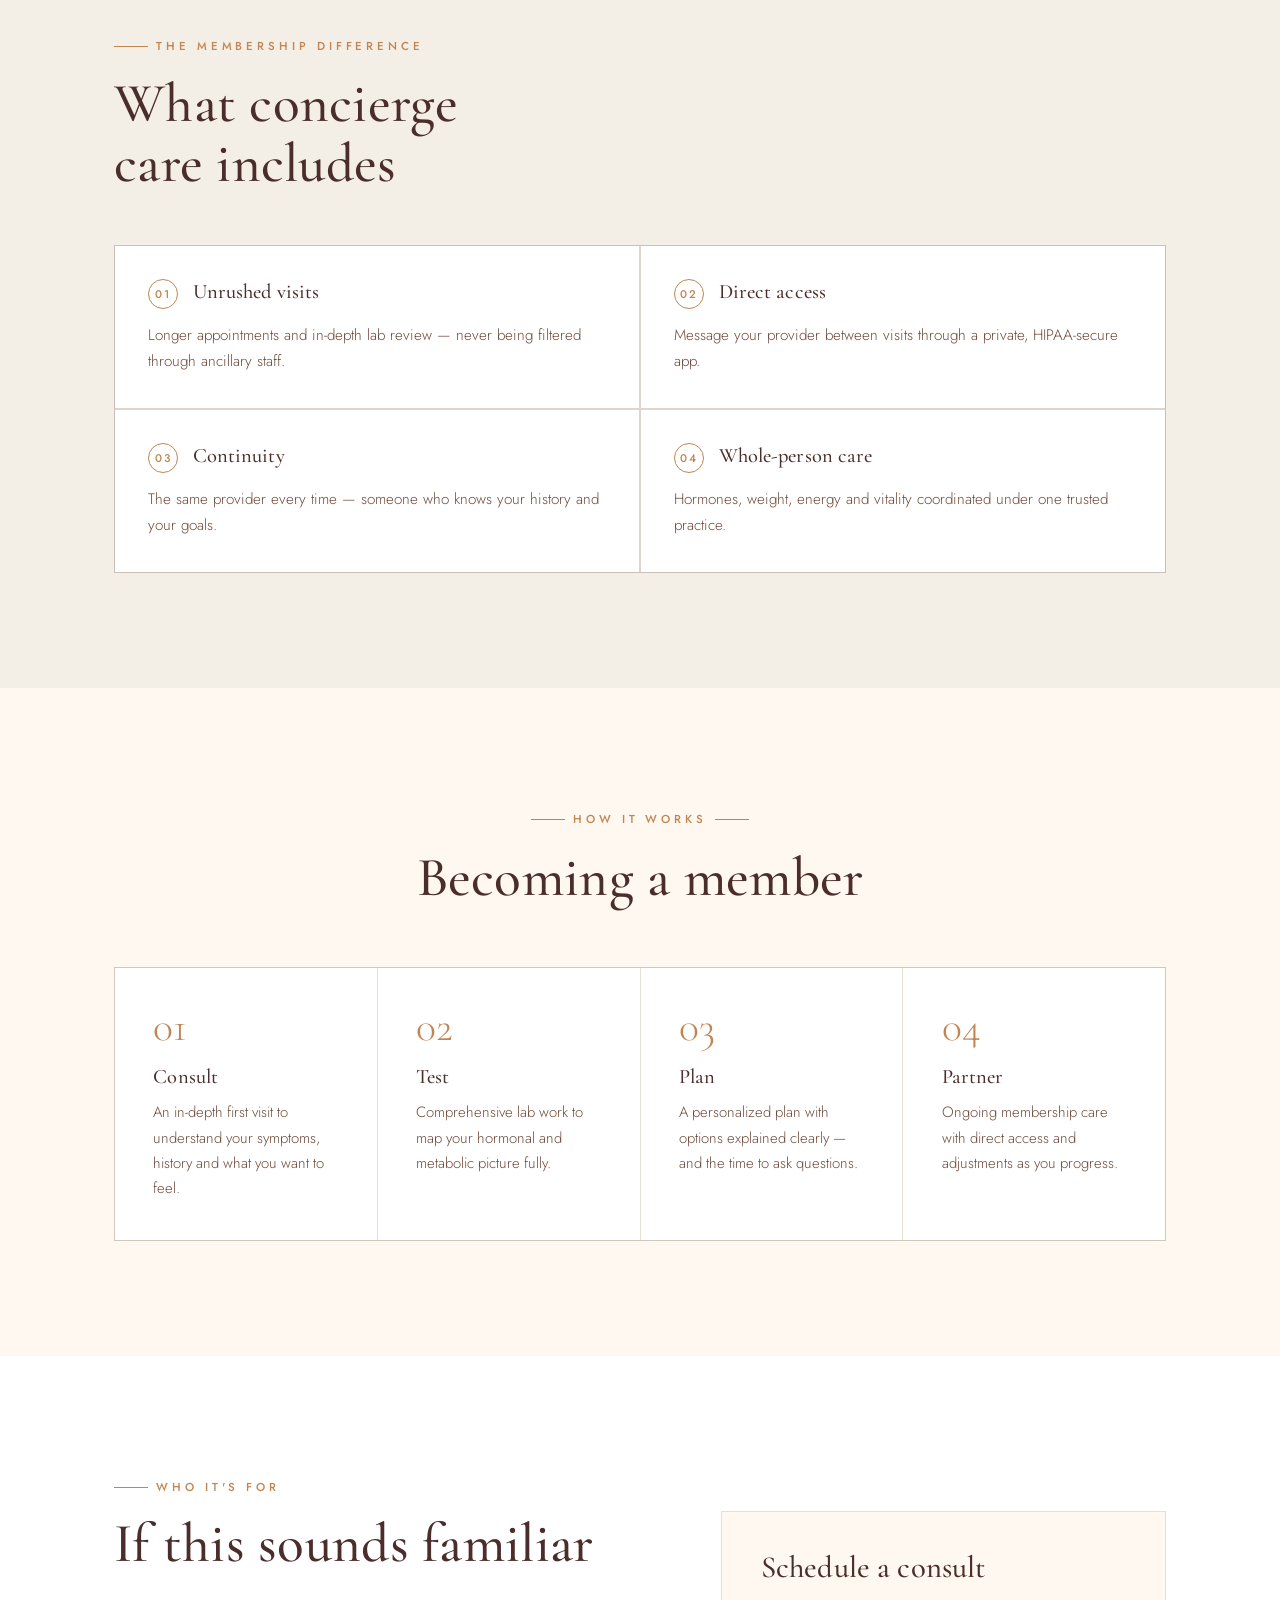
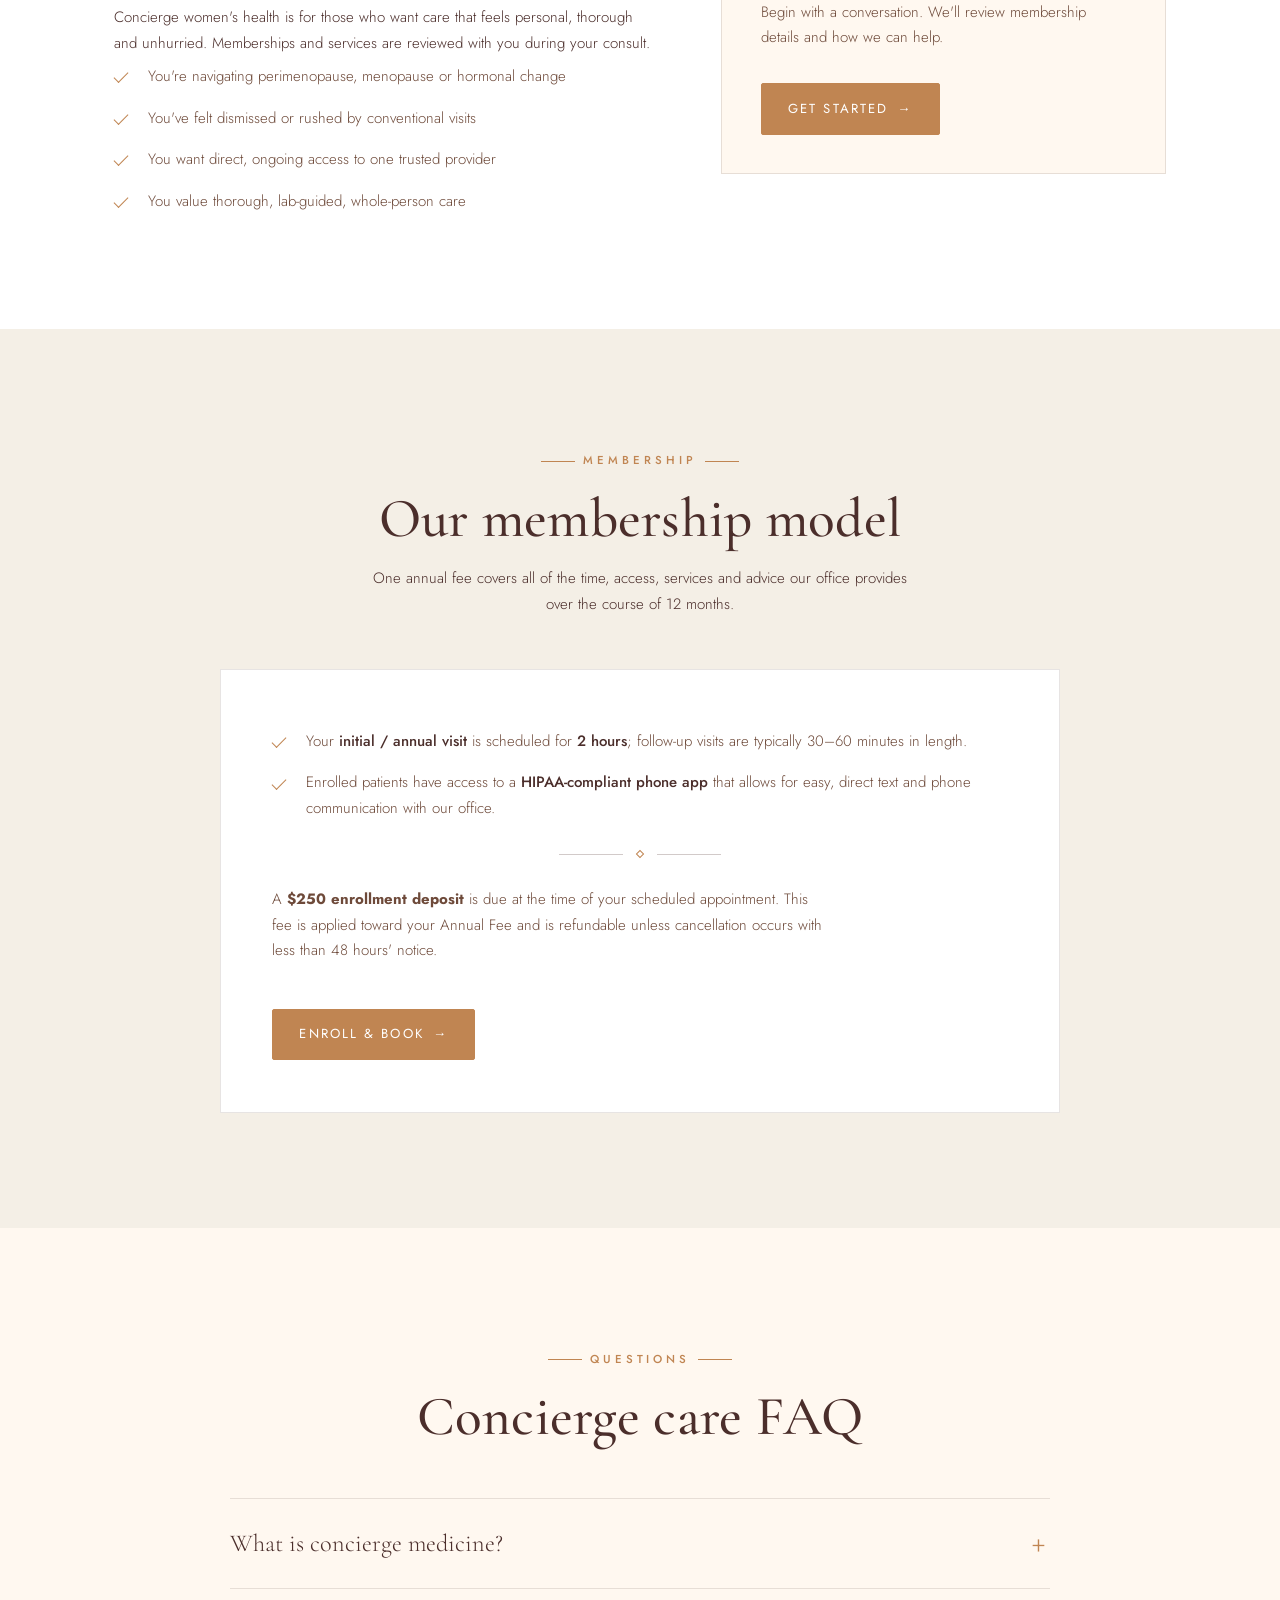
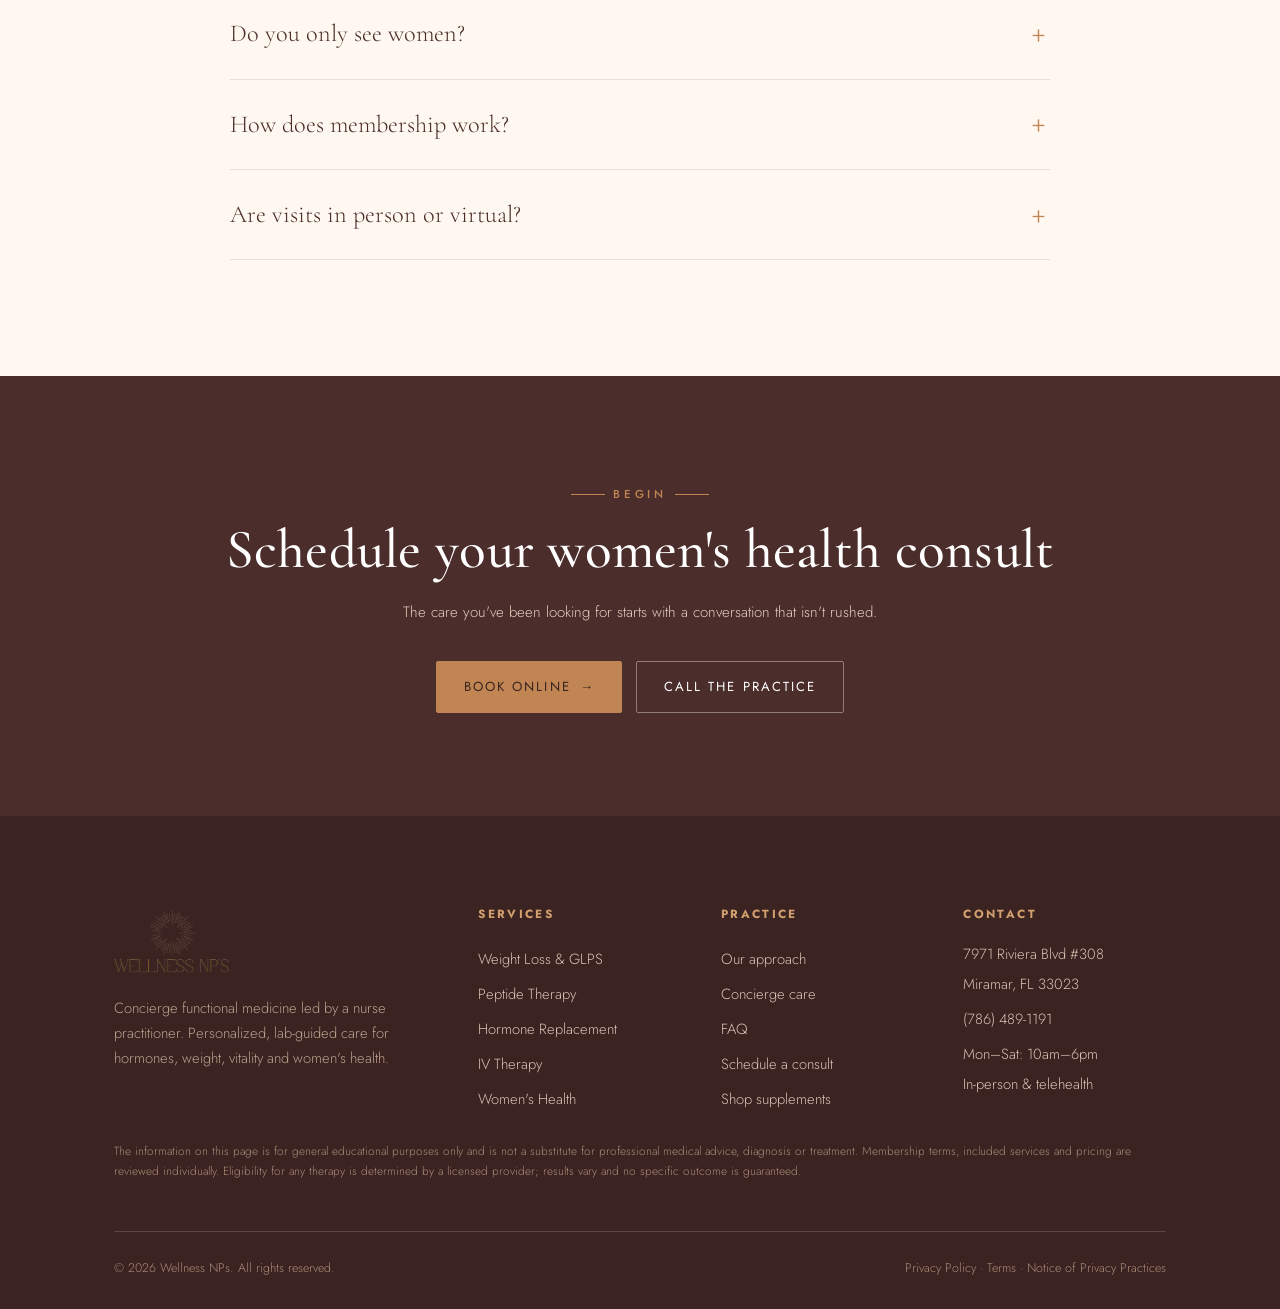
==== commit e91bf6eb: "Add files via upload" ====
--- a/concierge-womens-health.html
+++ b/concierge-womens-health.html
@@ -180,7 +180,8 @@
       <div><h5>Services</h5><a href="weight-loss.html">Weight Loss &amp; GLPS</a><a href="peptides.html">Peptide Therapy</a>
         <a href="hormone-replacement.html">Hormone Replacement</a><a href="iv-therapy.html">IV Therapy</a><a href="concierge-womens-health.html">Women's Health</a></div>
       <div><h5>Practice</h5><a href="index.html#approach">Our approach</a><a href="index.html#concierge">Concierge care</a>
-        <a href="index.html#faq">FAQ</a><a href="#consult">Schedule a consult</a></div>
+        <a href="index.html#faq">FAQ</a><a href="#consult">Schedule a consult</a>
+        <a href="https://us.fullscript.com/welcome/afaquir" target="_blank" rel="noopener">Shop supplements</a></div>
       <div class="footer-contact"><h5>Contact</h5><p>7971 Riviera Blvd #308</p><p>Miramar, FL 33023</p>
         <p><a href="tel:+17864891191">(786) 489-1191</a></p><p>Mon&ndash;Sat: 10am&ndash;6pm</p>
         <p>In-person &amp; telehealth</p></div>
--- a/styles.css
+++ b/styles.css
@@ -67,7 +67,7 @@
 }
 
 /* ---------- typography ---------- */
-h1,h2,h3,h4{font-family:var(--font-display);font-weight:500;line-height:1.08;color:var(--espresso);letter-spacing:.005em}
+h1,h2,h3,h4{font-family:var(--font-display);font-weight:500;line-height:1.08;color:var(--espresso);letter-spacing:.005em;text-wrap:balance}
 h1{font-size:clamp(2.6rem,6.4vw,5.1rem);font-weight:500}
 h2{font-size:clamp(2rem,4.4vw,3.45rem)}
 h3{font-size:clamp(1.45rem,2.4vw,1.95rem)}
@@ -461,3 +461,8 @@
    ========================================================= */
 .hero-inner.solo{grid-template-columns:minmax(0,860px);justify-content:center}
 .split.solo{grid-template-columns:minmax(0,820px);justify-content:center}
+
+/* framed real photo (natural ratio, no crop) */
+.photo-frame{border:1px solid var(--line-strong);border-radius:var(--radius-img);overflow:hidden;
+  box-shadow:0 30px 60px -40px rgba(75,46,43,.45)}
+.photo-frame img{display:block;width:100%;height:auto}
